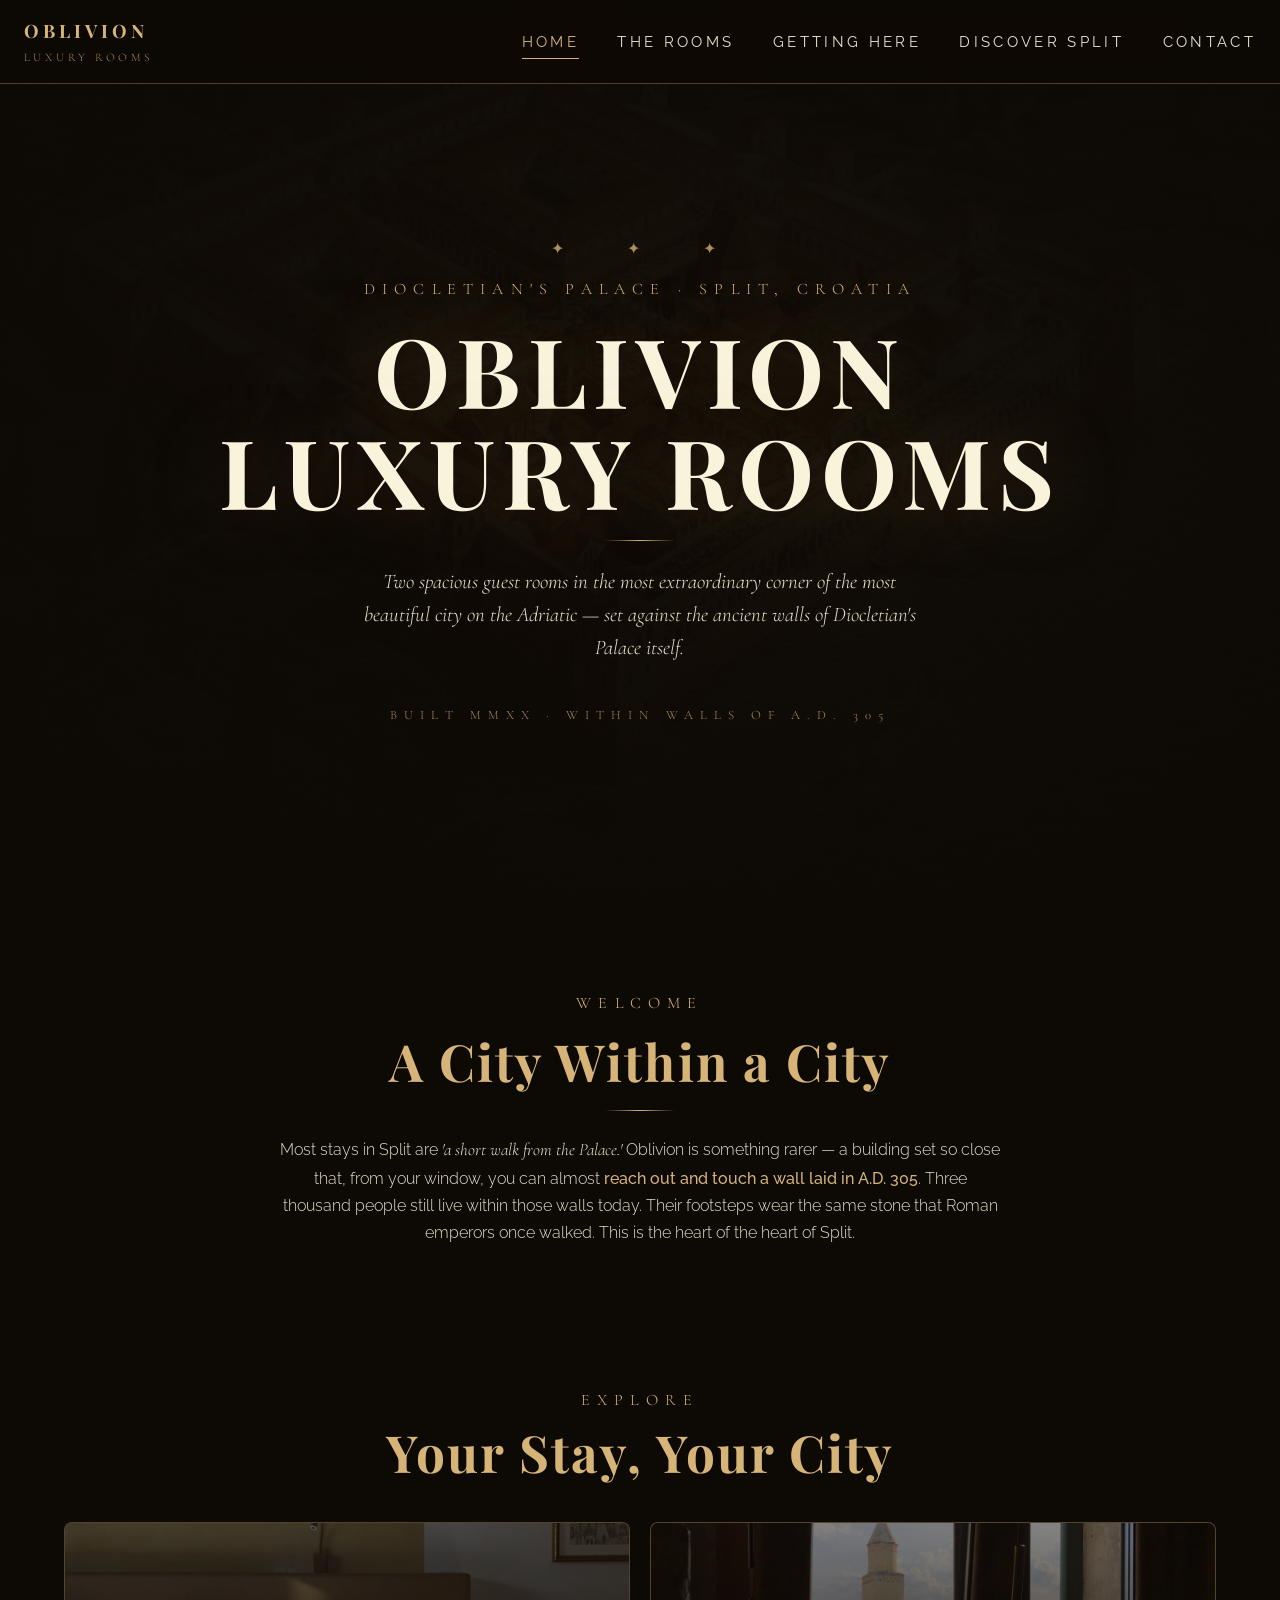
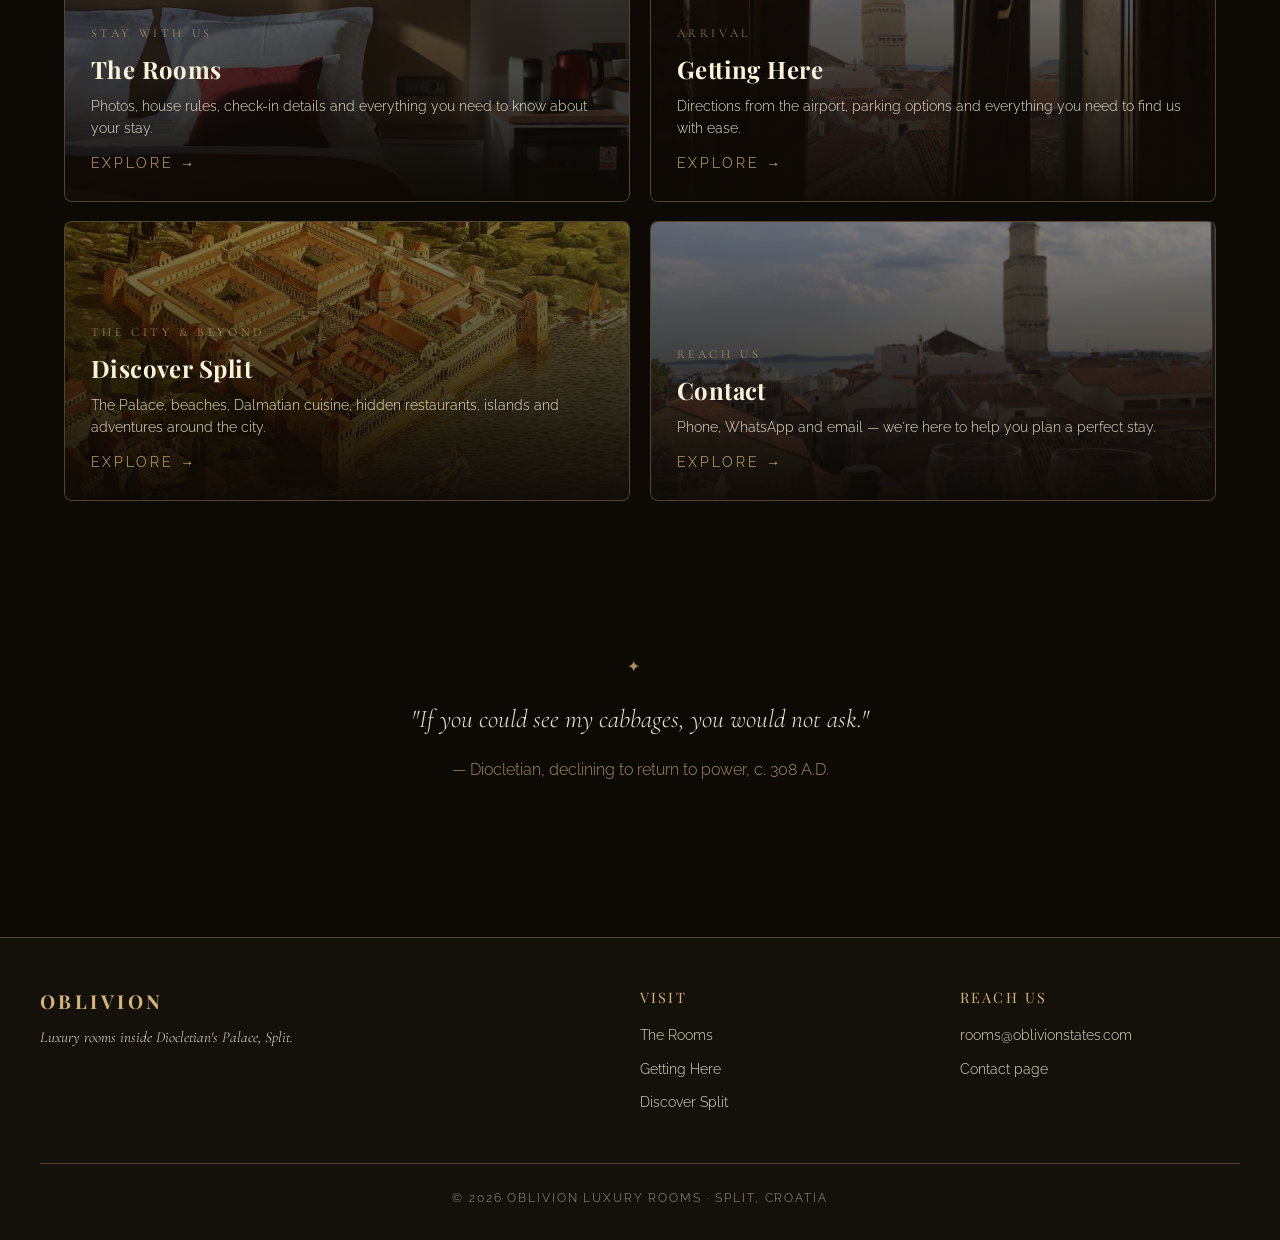
==== index.html @ 27adb864 "Better tile photos for Getting Here and Contact" ====
<!DOCTYPE html>
<html lang="en">
<head>
<meta charset="UTF-8">
<meta name="viewport" content="width=device-width, initial-scale=1.0">
<title>Oblivion Luxury Rooms — Diocletian's Palace, Split, Croatia</title>
<meta name="description" content="Two luxury guest rooms inside Diocletian's Palace in the heart of Split — where 1,700 years of history live and breathe.">
<link rel="preconnect" href="https://fonts.googleapis.com">
<link rel="preconnect" href="https://fonts.gstatic.com" crossorigin>
<link href="https://fonts.googleapis.com/css2?family=Playfair+Display:ital,wght@0,400;0,600;0,700;1,400&family=Raleway:wght@200;300;400;500;600&family=Cormorant+Garamond:ital,wght@0,300;0,400;1,300;1,400&display=swap" rel="stylesheet">
<link rel="stylesheet" href="assets/css/styles.css">
</head>
<body>

<!-- ─────────── NAVIGATION ─────────── -->
<nav class="nav">
  <div class="nav-inner">
    <a href="index.html" class="nav-brand">
      Oblivion
      <small>Luxury Rooms</small>
    </a>
    <button class="nav-toggle" aria-label="Menu">☰</button>
    <ul class="nav-links">
      <li><a href="index.html">Home</a></li>
      <li><a href="rooms.html">The Rooms</a></li>
      <li><a href="getting-here.html">Getting Here</a></li>
      <li><a href="split.html">Discover Split</a></li>
      <li><a href="contact.html">Contact</a></li>
    </ul>
  </div>
</nav>

<!-- ─────────── HERO ─────────── -->
<header class="hero">
  <div class="hero-bg">
    <img src="assets/images/split/diocletians-palace.jpg" alt="Diocletian's Palace at night">
  </div>
  <div class="hero-content">
    <div class="ornament">✦ &nbsp; ✦ &nbsp; ✦</div>
    <span class="eyebrow">Diocletian's Palace · Split, Croatia</span>
    <h1 class="brand-display">OBLIVION<br>LUXURY ROOMS</h1>
    <div class="divider"></div>
    <p class="hero-tagline">Two spacious guest rooms in the most extraordinary corner of the most beautiful city on the Adriatic — set against the ancient walls of Diocletian's Palace itself.</p>
    <p class="hero-est">Built MMXX · Within walls of A.D. 305</p>
  </div>
</header>

<!-- ─────────── INTRO ─────────── -->
<section class="section">
  <div class="container text-center">
    <span class="eyebrow">Welcome</span>
    <h2 class="section-heading" style="margin-top:1rem;">A City Within a City</h2>
    <div class="divider"></div>
    <p class="body-text" style="max-width: 720px; margin: 1.5rem auto 0;">
      Most stays in Split are <em class="italic">'a short walk from the Palace.'</em> Oblivion is something rarer —
      a building set so close that, from your window, you can almost <span class="gold-em">reach out and touch a wall laid in A.D. 305</span>.
      Three thousand people still live within those walls today. Their footsteps wear the same stone that Roman emperors once walked.
      This is the heart of the heart of Split.
    </p>
  </div>
</section>

<!-- ─────────── EXPLORE TILES ─────────── -->
<section class="section-tight">
  <div class="container">
    <div class="text-center" style="margin-bottom: 2.5rem;">
      <span class="eyebrow">Explore</span>
      <h2 class="section-heading" style="margin-top: 0.6rem;">Your Stay, Your City</h2>
    </div>

    <div class="grid grid-2">
      <a href="rooms.html" class="tile">
        <div class="tile-bg"><img src="assets/images/rooms/room-37.jpg" alt="The rooms"></div>
        <div class="tile-content">
          <div class="tile-eyebrow">Stay With Us</div>
          <div class="tile-title">The Rooms</div>
          <p class="tile-desc">Photos, house rules, check-in details and everything you need to know about your stay.</p>
          <span class="tile-arrow">Explore →</span>
        </div>
      </a>

      <a href="getting-here.html" class="tile">
        <div class="tile-bg"><img src="assets/images/rooms/room-13.jpg" alt="Getting here"></div>
        <div class="tile-content">
          <div class="tile-eyebrow">Arrival</div>
          <div class="tile-title">Getting Here</div>
          <p class="tile-desc">Directions from the airport, parking options and everything you need to find us with ease.</p>
          <span class="tile-arrow">Explore →</span>
        </div>
      </a>

      <a href="split.html" class="tile">
        <div class="tile-bg"><img src="assets/images/split/diocletians-palace.jpg" alt="Discover Split"></div>
        <div class="tile-content">
          <div class="tile-eyebrow">The City &amp; Beyond</div>
          <div class="tile-title">Discover Split</div>
          <p class="tile-desc">The Palace, beaches, Dalmatian cuisine, hidden restaurants, islands and adventures around the city.</p>
          <span class="tile-arrow">Explore →</span>
        </div>
      </a>

      <a href="contact.html" class="tile">
        <div class="tile-bg"><img src="assets/images/rooms/room-15.jpg" alt="Contact us"></div>
        <div class="tile-content">
          <div class="tile-eyebrow">Reach Us</div>
          <div class="tile-title">Contact</div>
          <p class="tile-desc">Phone, WhatsApp and email — we're here to help you plan a perfect stay.</p>
          <span class="tile-arrow">Explore →</span>
        </div>
      </a>
    </div>
  </div>
</section>

<!-- ─────────── QUOTE / CLOSING ─────────── -->
<section class="section">
  <div class="container text-center">
    <div class="ornament">✦</div>
    <p class="italic" style="font-size: clamp(1.15rem, 2.2vw, 1.6rem); color: var(--text-dim); max-width: 700px; margin: 1.2rem auto 0; line-height: 1.6;">
      "If you could see my cabbages, you would not ask."
    </p>
    <p class="body-text" style="margin-top: 1rem; color: var(--gold-dim);">
      — Diocletian, declining to return to power, c. 308 A.D.
    </p>
  </div>
</section>

<!-- ─────────── FOOTER ─────────── -->
<footer class="footer">
  <div class="footer-inner">
    <div>
      <div class="footer-brand-name">Oblivion</div>
      <div class="footer-tagline">Luxury rooms inside Diocletian's Palace, Split.</div>
    </div>
    <div>
      <div class="footer-h">Visit</div>
      <ul>
        <li><a href="rooms.html">The Rooms</a></li>
        <li><a href="getting-here.html">Getting Here</a></li>
      <li><a href="split.html">Discover Split</a></li>
      </ul>
    </div>
    <div>
      <div class="footer-h">Reach Us</div>
      <ul>
        <li><a href="mailto:rooms@oblivionstates.com">rooms@oblivionstates.com</a></li>
        <li><a href="contact.html">Contact page</a></li>
      </ul>
    </div>
  </div>
  <div class="footer-bottom">
    © <span id="yr">2026</span> Oblivion Luxury Rooms · Split, Croatia
  </div>
</footer>

<script src="assets/js/main.js"></script>
<script>document.getElementById('yr').textContent = new Date().getFullYear();</script>
</body>
</html>
---- assets/css/styles.css ----
/* ═══════════════════════════════════════════════════════════
   OBLIVION ROOMS — Shared Styles
   ═══════════════════════════════════════════════════════════ */

:root {
  --bg:           #0d0905;
  --bg-soft:      #14100a;
  --bg-card:      #1a1208;
  --gold:         #d6b478;          /* brighter gold for stronger contrast */
  --gold-bright:  #efd498;
  --gold-dim:     rgba(214, 180, 120, 0.78);
  --gold-faint:   rgba(214, 180, 120, 0.32);
  --gold-bg:      rgba(214, 180, 120, 0.08);
  --text:         #faf3dc;
  --text-dim:     rgba(250, 243, 220, 0.92);
  --text-faint:   rgba(250, 243, 220, 0.6);
  --blue-accent:  #7ecce8;
}

*, *::before, *::after { box-sizing: border-box; margin: 0; padding: 0; }

html { scroll-behavior: smooth; }

body {
  background: var(--bg);
  color: var(--text);
  font-family: 'Raleway', 'Helvetica Neue', sans-serif;
  font-weight: 300;
  line-height: 1.6;
  -webkit-font-smoothing: antialiased;
  -moz-osx-font-smoothing: grayscale;
  min-height: 100vh;
  overflow-x: clip;     /* clip = no horizontal scroll, keeps position:sticky working on iOS Safari */
}

img { max-width: 100%; display: block; height: auto; }
a { color: var(--gold); text-decoration: none; transition: color 0.2s; }
a:hover { color: var(--gold-bright); }

/* ─── Typography ─── */
.brand-display {
  font-family: 'Playfair Display', Georgia, serif;
  font-weight: 700;
  letter-spacing: 0.07em;
  line-height: 1.05;
  color: var(--text);
  text-shadow: 0 0 80px rgba(201, 168, 112, 0.25);
}
.eyebrow {
  font-family: 'Cormorant Garamond', Georgia, serif;
  font-weight: 300;
  letter-spacing: 0.45em;
  text-transform: uppercase;
  color: var(--gold);
}
.section-heading {
  font-family: 'Playfair Display', Georgia, serif;
  font-weight: 700;
  color: var(--gold);
  letter-spacing: 0.04em;
  line-height: 1.15;
  font-size: clamp(1.8rem, 4.2vw, 3.2rem);
}
.section-sub {
  font-family: 'Cormorant Garamond', Georgia, serif;
  font-weight: 300;
  font-size: clamp(0.96rem, 1.7vw, 1.18rem);
  letter-spacing: 0.28em;
  text-transform: uppercase;
  color: var(--gold-dim);
  margin-top: 0.5rem;
}
.body-text {
  font-size: clamp(1rem, 1.2vw, 1.12rem);
  color: var(--text-dim);
  line-height: 1.7;
}
.gold-em { color: var(--gold); font-weight: 500; }
.italic { font-family: 'Cormorant Garamond', Georgia, serif; font-style: italic; font-size: 1.08em; }

/* ─── Divider ─── */
.divider {
  width: 70px; height: 1px;
  background: linear-gradient(90deg, transparent, var(--gold), transparent);
  margin: 1.2rem auto;
}
.ornament {
  font-size: 1rem;
  letter-spacing: 0.8em;
  color: var(--gold-dim);
  text-align: center;
  margin: 0.8rem 0;
}

/* ─── Layout ─── */
.container {
  width: 100%;
  max-width: 1200px;
  margin: 0 auto;
  padding: 0 1.5rem;
}
.section {
  padding: clamp(3.5rem, 7vw, 6rem) 0;
}
.section-tight { padding: clamp(2rem, 4vw, 3.5rem) 0; }
.text-center { text-align: center; }

/* ─── Navigation ─── */
.nav {
  position: fixed;
  top: 0; left: 0; right: 0;
  z-index: 100;
  padding: 1rem 0;
  background: rgba(13, 9, 5, 0.85);
  backdrop-filter: blur(12px);
  -webkit-backdrop-filter: blur(12px);
  border-bottom: 1px solid var(--gold-faint);
  transition: background 0.3s ease;
}
.nav-inner {
  display: flex;
  align-items: center;
  justify-content: space-between;
  max-width: 1300px;
  margin: 0 auto;
  padding: 0 1.5rem;
}
.nav-brand {
  font-family: 'Playfair Display', Georgia, serif;
  font-weight: 700;
  letter-spacing: 0.22em;
  color: var(--gold);
  font-size: 1.15rem;
  text-transform: uppercase;
}
.nav-brand:hover { color: var(--gold-bright); }
.nav-brand small {
  display: block;
  font-family: 'Cormorant Garamond', Georgia, serif;
  font-weight: 300;
  letter-spacing: 0.3em;
  font-size: 0.72rem;
  color: var(--gold-dim);
  margin-top: 3px;
}
.nav-links {
  display: flex;
  gap: 2.4rem;
  list-style: none;
}
.nav-links a {
  font-family: 'Raleway', sans-serif;
  color: var(--text-dim);
  font-size: 0.95rem;
  font-weight: 400;
  letter-spacing: 0.22em;
  text-transform: uppercase;
  position: relative;
  padding: 0.3rem 0;
}
.nav-links a:hover { color: var(--gold); }
.nav-links a.active { color: var(--gold); }
.nav-links a.active::after {
  content: '';
  position: absolute;
  bottom: -4px;
  left: 0; right: 0;
  height: 1px;
  background: var(--gold);
}
.nav-toggle {
  display: none;
  background: none;
  border: none;
  color: var(--gold);
  font-size: 1.5rem;
  cursor: pointer;
  padding: 0.3rem;
}

/* ─── Hero ─── */
.hero {
  position: relative;
  min-height: 100vh;
  display: flex;
  flex-direction: column;
  justify-content: center;
  align-items: center;
  text-align: center;
  padding: 7rem 2rem 4rem;
  overflow: hidden;
}
.hero-bg {
  position: absolute;
  inset: 0;
  z-index: 0;
}
.hero-bg img {
  width: 100%;
  height: 100%;
  object-fit: cover;
  opacity: 0.32;
  filter: contrast(1.05) saturate(0.85);
}
.hero-bg::after {
  content: '';
  position: absolute;
  inset: 0;
  background:
    radial-gradient(ellipse at center, rgba(13, 9, 5, 0.55) 0%, rgba(13, 9, 5, 0.92) 70%, var(--bg) 100%),
    linear-gradient(180deg, rgba(13, 9, 5, 0.6) 0%, rgba(13, 9, 5, 0.85) 100%);
}
.hero-content { position: relative; z-index: 1; max-width: 900px; }
.hero h1 { font-size: clamp(2.6rem, 8vw, 6rem); margin: 1rem 0; }
.hero .eyebrow { font-size: clamp(0.75rem, 1.4vw, 1rem); display: block; margin: 1rem 0; }
.hero-tagline {
  font-family: 'Cormorant Garamond', Georgia, serif;
  font-style: italic;
  font-size: clamp(1.05rem, 1.8vw, 1.3rem);
  color: var(--text-dim);
  max-width: 560px;
  margin: 1.5rem auto 0;
  line-height: 1.6;
}
.hero-est {
  font-family: 'Cormorant Garamond', Georgia, serif;
  font-size: clamp(0.7rem, 1vw, 0.85rem);
  color: var(--gold-dim);
  letter-spacing: 0.55em;
  text-transform: uppercase;
  margin-top: 2.5rem;
}

/* ─── Page Header (smaller hero for inner pages) ─── */
.page-head {
  padding: 9rem 1.5rem 4rem;
  text-align: center;
  position: relative;
  border-bottom: 1px solid var(--gold-faint);
}
.page-head h1 {
  font-family: 'Playfair Display', Georgia, serif;
  font-size: clamp(2rem, 5vw, 3.6rem);
  color: var(--gold);
  font-weight: 700;
  letter-spacing: 0.04em;
}
.page-head .eyebrow {
  font-size: clamp(0.7rem, 1.2vw, 0.85rem);
  display: block;
  margin-bottom: 1rem;
}
.page-head p { color: var(--text-dim); margin-top: 1rem; max-width: 640px; margin-left: auto; margin-right: auto; }

/* ─── Cards ─── */
.card {
  background: var(--gold-bg);
  border: 1px solid var(--gold-faint);
  border-radius: 6px;
  padding: 1.6rem 1.6rem;
  transition: transform 0.25s, border-color 0.25s, background 0.25s;
  text-align: center;
}
.card .card-body { text-align: left; }
.card:hover {
  border-color: var(--gold-dim);
  background: rgba(201, 168, 112, 0.08);
  transform: translateY(-2px);
}
.card-title {
  font-family: 'Playfair Display', Georgia, serif;
  font-size: 1.12rem;
  color: var(--gold);
  margin-bottom: 0.6rem;
  font-weight: 600;
}
.card-body { color: var(--text-dim); font-size: 1rem; line-height: 1.65; }

/* ─── Grids ─── */
.grid { display: grid; gap: 1.2rem; }
.grid-2 { grid-template-columns: repeat(2, 1fr); }
.grid-3 { grid-template-columns: repeat(3, 1fr); }
.grid-4 { grid-template-columns: repeat(4, 1fr); }

/* ─── Link cards (home page big tiles) ─── */
.tile {
  position: relative;
  display: flex;
  flex-direction: column;
  justify-content: flex-end;
  min-height: 280px;
  padding: 1.6rem;
  border: 1px solid var(--gold-faint);
  border-radius: 8px;
  overflow: hidden;
  background: var(--bg-soft);
  transition: transform 0.3s, border-color 0.3s;
  text-decoration: none;
}
.tile:hover { transform: translateY(-3px); border-color: var(--gold-dim); }
.tile-bg {
  position: absolute;
  inset: 0;
  z-index: 0;
}
.tile-bg img {
  width: 100%; height: 100%;
  object-fit: cover;
  opacity: 0.55;
  transition: opacity 0.4s, transform 0.6s;
}
.tile:hover .tile-bg img { opacity: 0.7; transform: scale(1.03); }
.tile-bg::after {
  content: '';
  position: absolute;
  inset: 0;
  background: linear-gradient(180deg, rgba(13, 9, 5, 0.1) 0%, rgba(13, 9, 5, 0.5) 50%, rgba(13, 9, 5, 0.95) 100%);
}
.tile-content {
  position: relative;
  z-index: 1;
}
.tile-eyebrow {
  font-family: 'Cormorant Garamond', serif;
  font-size: 0.75rem;
  letter-spacing: 0.3em;
  text-transform: uppercase;
  color: var(--gold-dim);
  margin-bottom: 0.4rem;
}
.tile-title {
  font-family: 'Playfair Display', serif;
  font-size: 1.5rem;
  color: var(--text);
  font-weight: 700;
  letter-spacing: 0.02em;
  margin-bottom: 0.5rem;
}
.tile-desc {
  color: var(--text-dim);
  font-size: 0.88rem;
  line-height: 1.55;
}
.tile-arrow {
  display: inline-block;
  margin-top: 0.8rem;
  color: var(--gold);
  font-size: 0.85rem;
  letter-spacing: 0.2em;
  text-transform: uppercase;
}

/* ─── Item list (used on Split/Rooms pages) ─── */
.item-list { display: flex; flex-direction: column; }
.item {
  display: flex;
  gap: 1.2rem;
  padding: 1.2rem 0;
  border-bottom: 1px solid rgba(201, 168, 112, 0.09);
}
.item:last-child { border-bottom: none; }
.item-icon {
  font-size: 0.95rem;
  color: var(--gold);
  min-width: 2.4rem;
  text-align: center;
  margin-top: 5px;
  flex-shrink: 0;
}
.item-title {
  font-family: 'Playfair Display', serif;
  font-size: 1.1rem;
  color: var(--gold);
  margin-bottom: 0.35rem;
  font-weight: 600;
}
.item-desc { color: var(--text-dim); font-size: 1rem; line-height: 1.65; }

/* ─── Rule rows (house rules / info) ─── */
.rule-list { display: flex; flex-direction: column; max-width: 760px; margin: 0 auto; }
.rule-row {
  display: flex;
  gap: 1rem;
  padding: 1rem 0;
  border-bottom: 1px solid rgba(201, 168, 112, 0.09);
  align-items: flex-start;
}
.rule-icon { font-size: 1rem; min-width: 2.4rem; text-align: center; flex-shrink: 0; color: var(--gold); padding-top: 2px; }
.rule-text { color: var(--text-dim); font-size: 1.04rem; line-height: 1.65; }
.rule-text strong { color: var(--gold); font-weight: 500; }

/* ─── Hero entrance (home page) ─── */
@keyframes hero-rise {
  from { opacity: 0; transform: translateY(24px); }
  to   { opacity: 1; transform: translateY(0); }
}
.hero .ornament       { animation: hero-rise 1.1s cubic-bezier(0.16, 1, 0.3, 1) 0.15s both; }
.hero .eyebrow        { animation: hero-rise 1.1s cubic-bezier(0.16, 1, 0.3, 1) 0.35s both; }
.hero .brand-display  { animation: hero-rise 1.3s cubic-bezier(0.16, 1, 0.3, 1) 0.55s both; }
.hero > .hero-content > .divider { animation: hero-rise 1.1s cubic-bezier(0.16, 1, 0.3, 1) 0.85s both; }
.hero .hero-tagline   { animation: hero-rise 1.1s cubic-bezier(0.16, 1, 0.3, 1) 1.05s both; }
.hero .hero-est       { animation: hero-rise 1.1s cubic-bezier(0.16, 1, 0.3, 1) 1.35s both; }

@media (prefers-reduced-motion: reduce) {
  .hero * { animation: none !important; }
}

/* ─── Subtle reveal-on-scroll ─── */
.reveal {
  opacity: 0;
  transform: translateY(28px);
  transition: opacity 0.9s cubic-bezier(0.16, 1, 0.3, 1), transform 0.9s cubic-bezier(0.16, 1, 0.3, 1);
  will-change: opacity, transform;
}
.reveal.visible {
  opacity: 1;
  transform: translateY(0);
}
@media (prefers-reduced-motion: reduce) {
  .reveal { opacity: 1 !important; transform: none !important; transition: none !important; }
}

/* ─── Leaflet map (custom dark theme) ─── */
.leaflet-map {
  height: 460px; width: 100%;
  border: 1px solid var(--gold-faint);
  border-radius: 6px;
  overflow: hidden;
  max-width: 980px;
  margin: 0 auto;
  background: var(--bg-soft);
}
.pm-oblivion {
  width: 22px; height: 22px;
  background: var(--gold);
  border: 3px solid #fff;
  border-radius: 50%;
  box-shadow: 0 0 0 5px rgba(201, 168, 112, 0.35), 0 2px 8px rgba(0,0,0,0.6);
}
.pm-parking {
  width: 30px; height: 30px;
  background: rgba(13, 9, 5, 0.94);
  border: 2px solid var(--gold);
  border-radius: 50%;
  color: var(--gold);
  font-family: 'Playfair Display', serif;
  font-weight: 700;
  font-size: 15px;
  display: flex; align-items: center; justify-content: center;
  box-shadow: 0 2px 6px rgba(0,0,0,0.5);
}
.leaflet-popup-content-wrapper {
  background: rgba(13, 9, 5, 0.96);
  color: var(--text-dim);
  border: 1px solid var(--gold-faint);
  border-radius: 4px;
  box-shadow: 0 4px 18px rgba(0,0,0,0.5);
}
.leaflet-popup-tip { background: rgba(13, 9, 5, 0.96); }
.leaflet-popup-content {
  margin: 12px 16px;
  font-family: 'Raleway', sans-serif;
  font-size: 13px;
  line-height: 1.55;
}
.leaflet-popup-content strong {
  font-family: 'Playfair Display', serif;
  color: var(--gold);
  font-size: 14px;
  display: block;
  margin-bottom: 4px;
  letter-spacing: 0.02em;
}
.leaflet-popup-content a {
  color: var(--gold);
  text-decoration: none;
  border-bottom: 1px solid rgba(201, 168, 112, 0.4);
  font-size: 12px;
  letter-spacing: 0.1em;
  text-transform: uppercase;
}
.leaflet-container a.leaflet-popup-close-button { color: var(--gold-dim); }
.leaflet-container a.leaflet-popup-close-button:hover { color: var(--gold); }
.leaflet-control-attribution { background: rgba(13, 9, 5, 0.7) !important; color: var(--text-faint) !important; font-size: 10px !important; }
.leaflet-control-attribution a { color: var(--gold-dim) !important; }
.pm-legend {
  text-align: center;
  font-family: 'Cormorant Garamond', serif;
  color: var(--gold-dim);
  font-size: 0.95rem;
  letter-spacing: 0.1em;
  margin: 1.4rem 0 1.6rem;
}
.pm-legend .swatch {
  display: inline-block;
  width: 12px; height: 12px;
  border-radius: 50%;
  vertical-align: middle;
  margin: 0 0.4rem 0 1.2rem;
}
.pm-legend .swatch.gold { background: var(--gold); border: 2px solid #fff; }
.pm-legend .swatch.parking { background: rgba(13, 9, 5, 0.94); border: 2px solid var(--gold); }

/* ─── Sticky sub-navigation (used on long single pages) ─── */
.subnav {
  position: sticky;
  top: 76px;
  z-index: 50;
  background: rgba(13, 9, 5, 0.94);
  -webkit-backdrop-filter: blur(10px);
  backdrop-filter: blur(10px);
  border-bottom: 1px solid var(--gold-faint);
  padding: 0.55rem 0;
  overflow-x: auto;
  -webkit-overflow-scrolling: touch;
  scrollbar-width: none;
}
.subnav::-webkit-scrollbar { display: none; }
.subnav-inner {
  display: flex;
  justify-content: space-around;
  align-items: center;
  padding: 0 2rem;
  max-width: 1400px;
  width: 100%;
  margin: 0 auto;
  white-space: nowrap;
}
.subnav a {
  color: var(--text-dim);
  font-family: 'Cormorant Garamond', serif;
  font-size: 1rem;
  font-weight: 400;
  letter-spacing: 0.28em;
  text-transform: uppercase;
  padding: 0.45rem 0.6rem;
  position: relative;
  flex: 0 0 auto;
}
.subnav a:hover { color: var(--gold); }
.subnav a.active { color: var(--gold); }
.subnav a.active::after {
  content: '';
  position: absolute;
  left: 0; right: 0; bottom: -3px;
  height: 1px;
  background: var(--gold);
}

/* offset anchored sections for sticky nav + subnav */
[data-spy] { scroll-margin-top: 140px; }

/* ─── Dish card (photo above text) ─── */
.dish-card {
  background: var(--gold-bg);
  border: 1px solid var(--gold-faint);
  border-radius: 6px;
  overflow: hidden;
  display: flex;
  flex-direction: column;
  transition: transform 0.25s, border-color 0.25s;
}
.dish-card:hover { transform: translateY(-2px); border-color: var(--gold-dim); }
.dish-photo {
  display: block;
  position: relative;
  width: 100%;
  aspect-ratio: 16 / 10;
  overflow: hidden;
  background: var(--bg-soft);
  cursor: pointer;
}
.dish-photo img {
  width: 100%; height: 100%;
  object-fit: cover;
  transition: transform 0.5s ease;
}
.dish-photo::after {
  content: '↗  TasteAtlas';
  position: absolute;
  top: 10px; right: 12px;
  color: var(--gold);
  background: rgba(13, 9, 5, 0.78);
  padding: 4px 9px;
  border-radius: 3px;
  font-size: 11px;
  letter-spacing: 0.18em;
  text-transform: uppercase;
  font-family: 'Raleway', sans-serif;
  opacity: 0;
  transition: opacity 0.3s;
  pointer-events: none;
  z-index: 2;
}
.dish-card:hover .dish-photo::after { opacity: 1; }
.dish-card:hover .dish-photo img { transform: scale(1.05); }
.dish-body {
  padding: 1.1rem 1.3rem 1.3rem;
  flex: 1;
}
.dish-title {
  font-family: 'Playfair Display', serif;
  font-size: 1.05rem;
  color: var(--gold);
  font-weight: 600;
  margin-bottom: 0.5rem;
}
.dish-body p {
  color: var(--text-dim);
  font-size: 0.92rem;
  line-height: 1.6;
}

/* ─── Photo Gallery ─── */
.gallery {
  display: grid;
  grid-template-columns: repeat(4, 1fr);
  gap: 0.6rem;
  margin-top: 1.8rem;
}
.gallery-item {
  position: relative;
  aspect-ratio: 1 / 1;
  overflow: hidden;
  border-radius: 4px;
  cursor: pointer;
  background: var(--bg-soft);
  border: 1px solid var(--gold-faint);
}
.gallery-item img {
  width: 100%; height: 100%;
  object-fit: cover;
  transition: transform 0.4s ease, opacity 0.3s ease;
}
.gallery-item:hover img { transform: scale(1.04); opacity: 0.92; }
.gallery-item::after {
  content: '⛶';
  position: absolute;
  top: 8px; right: 10px;
  color: var(--gold);
  font-size: 0.85rem;
  opacity: 0;
  transition: opacity 0.3s;
  background: rgba(13, 9, 5, 0.6);
  padding: 2px 6px;
  border-radius: 3px;
}
.gallery-item:hover::after { opacity: 1; }

/* ─── Lightbox ─── */
.lightbox {
  position: fixed;
  inset: 0;
  background: rgba(5, 3, 1, 0.96);
  z-index: 1000;
  display: none;
  align-items: center;
  justify-content: center;
  padding: 2rem;
}
.lightbox.open { display: flex; }
.lightbox img {
  max-width: 100%;
  max-height: 90vh;
  object-fit: contain;
  border-radius: 4px;
  box-shadow: 0 0 60px rgba(201, 168, 112, 0.2);
}
.lightbox-close,
.lightbox-prev,
.lightbox-next {
  position: absolute;
  background: rgba(201, 168, 112, 0.1);
  border: 1px solid var(--gold-faint);
  color: var(--gold);
  font-size: 1.2rem;
  width: 48px; height: 48px;
  border-radius: 50%;
  cursor: pointer;
  transition: background 0.25s, border-color 0.25s;
  display: flex; align-items: center; justify-content: center;
  -webkit-backdrop-filter: blur(4px);
  backdrop-filter: blur(4px);
}
.lightbox-close:hover,
.lightbox-prev:hover,
.lightbox-next:hover {
  background: rgba(201, 168, 112, 0.25);
  border-color: var(--gold);
}
.lightbox-close { top: 1.5rem; right: 1.5rem; }
.lightbox-prev  { left: 1.5rem; top: 50%; transform: translateY(-50%); }
.lightbox-next  { right: 1.5rem; top: 50%; transform: translateY(-50%); }
.lightbox-counter {
  position: absolute;
  bottom: 1.5rem; left: 50%; transform: translateX(-50%);
  color: var(--gold-dim);
  font-family: 'Cormorant Garamond', serif;
  font-size: 0.95rem;
  letter-spacing: 0.3em;
  text-transform: uppercase;
}

/* ─── Room block ─── */
.room-block {
  margin-top: 2.5rem;
  padding-top: 3rem;
  border-top: 1px solid var(--gold-faint);
}
.room-block:first-of-type { border-top: none; padding-top: 0; }
.room-name-tag {
  font-family: 'Cormorant Garamond', serif;
  font-size: clamp(0.85rem, 1.4vw, 1rem);
  letter-spacing: 0.5em;
  text-transform: uppercase;
  color: var(--gold);
  text-align: center;
  margin-bottom: 0.6rem;
}
.room-name {
  font-family: 'Playfair Display', serif;
  font-size: clamp(2rem, 4vw, 3rem);
  color: var(--text);
  text-align: center;
  font-weight: 700;
  letter-spacing: 0.04em;
  line-height: 1.1;
}
.room-desc {
  max-width: 720px;
  margin: 1.4rem auto 0;
  text-align: center;
  font-family: 'Cormorant Garamond', serif;
  font-style: italic;
  font-size: clamp(1.05rem, 1.7vw, 1.25rem);
  color: var(--text-dim);
  line-height: 1.65;
}
.room-features {
  display: flex;
  flex-wrap: wrap;
  justify-content: center;
  gap: 1rem 2.4rem;
  margin: 2rem auto 0;
  max-width: 720px;
  font-size: 0.88rem;
  color: var(--text-dim);
}
.room-features span { display: inline-flex; align-items: center; gap: 0.5rem; }
.room-features .ico { color: var(--gold); font-size: 1.05rem; }

/* ─── Buttons ─── */
.btn {
  display: inline-block;
  padding: 0.85rem 2rem;
  border: 1px solid var(--gold);
  color: var(--gold);
  background: transparent;
  font-family: 'Raleway', sans-serif;
  font-size: 0.78rem;
  font-weight: 500;
  letter-spacing: 0.25em;
  text-transform: uppercase;
  cursor: pointer;
  transition: all 0.25s;
  border-radius: 2px;
}
.btn:hover {
  background: var(--gold);
  color: var(--bg);
}

/* ─── Footer ─── */
.footer {
  border-top: 1px solid var(--gold-faint);
  background: var(--bg-soft);
  padding: 3rem 1.5rem 2rem;
  margin-top: 4rem;
}
.footer-inner {
  max-width: 1200px;
  margin: 0 auto;
  display: grid;
  grid-template-columns: 2fr 1fr 1fr;
  gap: 2.5rem;
}
.footer-brand-name {
  font-family: 'Playfair Display', serif;
  font-size: 1.2rem;
  color: var(--gold);
  letter-spacing: 0.18em;
  font-weight: 700;
  text-transform: uppercase;
}
.footer-tagline {
  font-family: 'Cormorant Garamond', serif;
  font-style: italic;
  color: var(--text-dim);
  margin-top: 0.5rem;
  font-size: 0.95rem;
}
.footer-h {
  font-family: 'Playfair Display', serif;
  color: var(--gold);
  font-size: 0.9rem;
  letter-spacing: 0.15em;
  text-transform: uppercase;
  margin-bottom: 0.8rem;
}
.footer ul { list-style: none; }
.footer ul li { margin-bottom: 0.5rem; }
.footer a, .footer p { color: var(--text-dim); font-size: 0.9rem; }
.footer a:hover { color: var(--gold); }
.footer-bottom {
  max-width: 1200px;
  margin: 2.5rem auto 0;
  padding-top: 1.5rem;
  border-top: 1px solid var(--gold-faint);
  text-align: center;
  color: var(--text-faint);
  font-size: 0.78rem;
  letter-spacing: 0.15em;
  text-transform: uppercase;
}

/* ═══════════════════════════════════════════════════════════
   RESPONSIVE
   ═══════════════════════════════════════════════════════════ */
@media (max-width: 900px) {
  .grid-3, .grid-4 { grid-template-columns: repeat(2, 1fr); }
  .footer-inner { grid-template-columns: 1fr; gap: 2rem; }
}

@media (max-width: 900px) {
  .gallery { grid-template-columns: repeat(3, 1fr); }
}

@media (max-width: 720px) {
  .nav-toggle { display: block; }
  .nav-links {
    position: fixed;
    top: 76px; left: 0; right: 0;
    flex-direction: column;
    gap: 0;
    background: rgba(13, 9, 5, 0.97);
    backdrop-filter: blur(12px);
    border-bottom: 1px solid var(--gold-faint);
    padding: 1rem 0;
    transform: translateY(-120%);
    visibility: hidden;            /* belt + braces — keep drawer hidden even if transform glitches */
    pointer-events: none;
    transition: transform 0.3s ease, visibility 0s linear 0.3s;
  }
  .nav-links.open {
    transform: translateY(0);
    visibility: visible;
    pointer-events: auto;
    transition: transform 0.3s ease, visibility 0s linear 0s;
  }
  .nav-links a {
    padding: 1.3rem 1.5rem;
    border-bottom: 1px solid rgba(214, 180, 120, 0.12);
    font-size: 1.05rem;
    letter-spacing: 0.18em;
  }
  .nav-links a.active::after { display: none; }

  .grid-2, .grid-3, .grid-4 { grid-template-columns: 1fr; }
  .gallery { grid-template-columns: repeat(2, 1fr); gap: 0.4rem; }
  .hero { min-height: 90vh; padding: 6rem 1.5rem 3rem; }
  .page-head { padding: 7rem 1.5rem 3rem; }
  .lightbox { padding: 1rem; }
  .lightbox-prev, .lightbox-next { width: 40px; height: 40px; font-size: 1rem; }
  .lightbox-prev { left: 0.6rem; }
  .lightbox-next { right: 0.6rem; }
  .lightbox-close { top: 0.8rem; right: 0.8rem; width: 40px; height: 40px; }
}
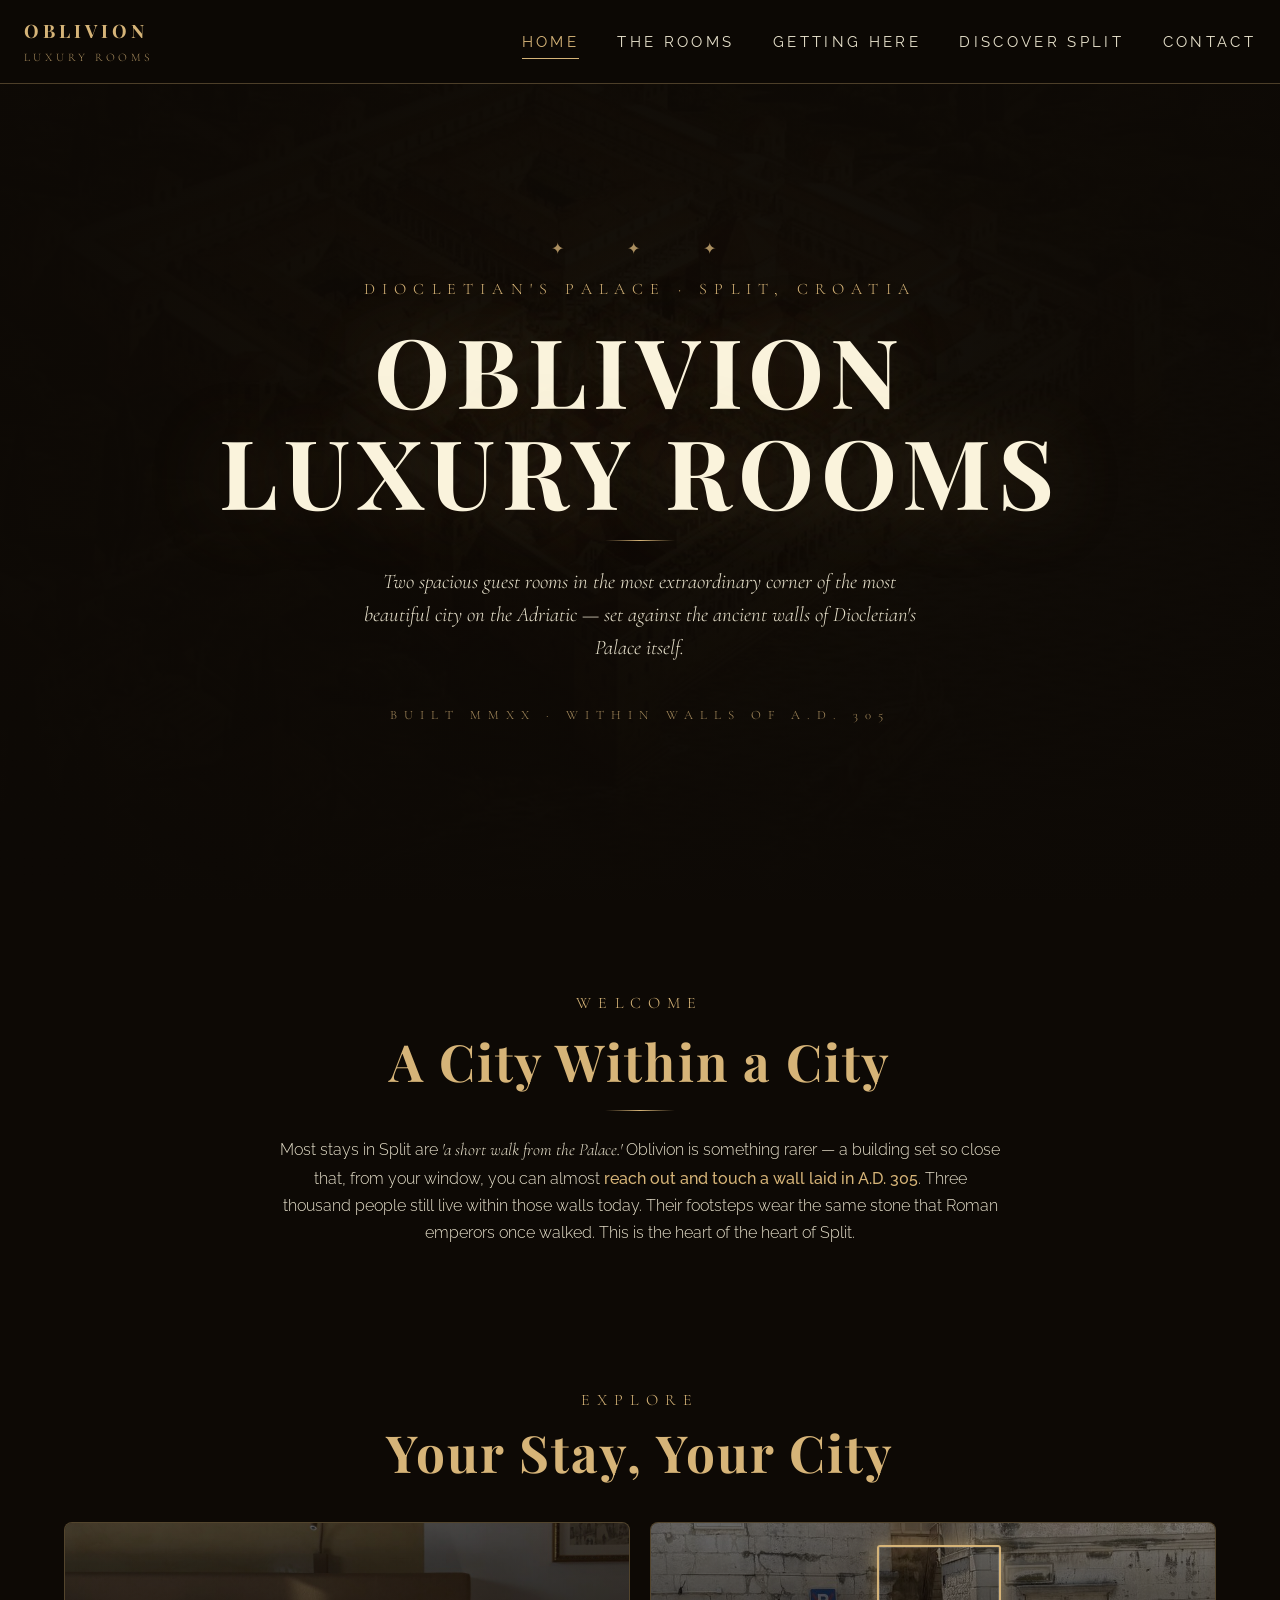
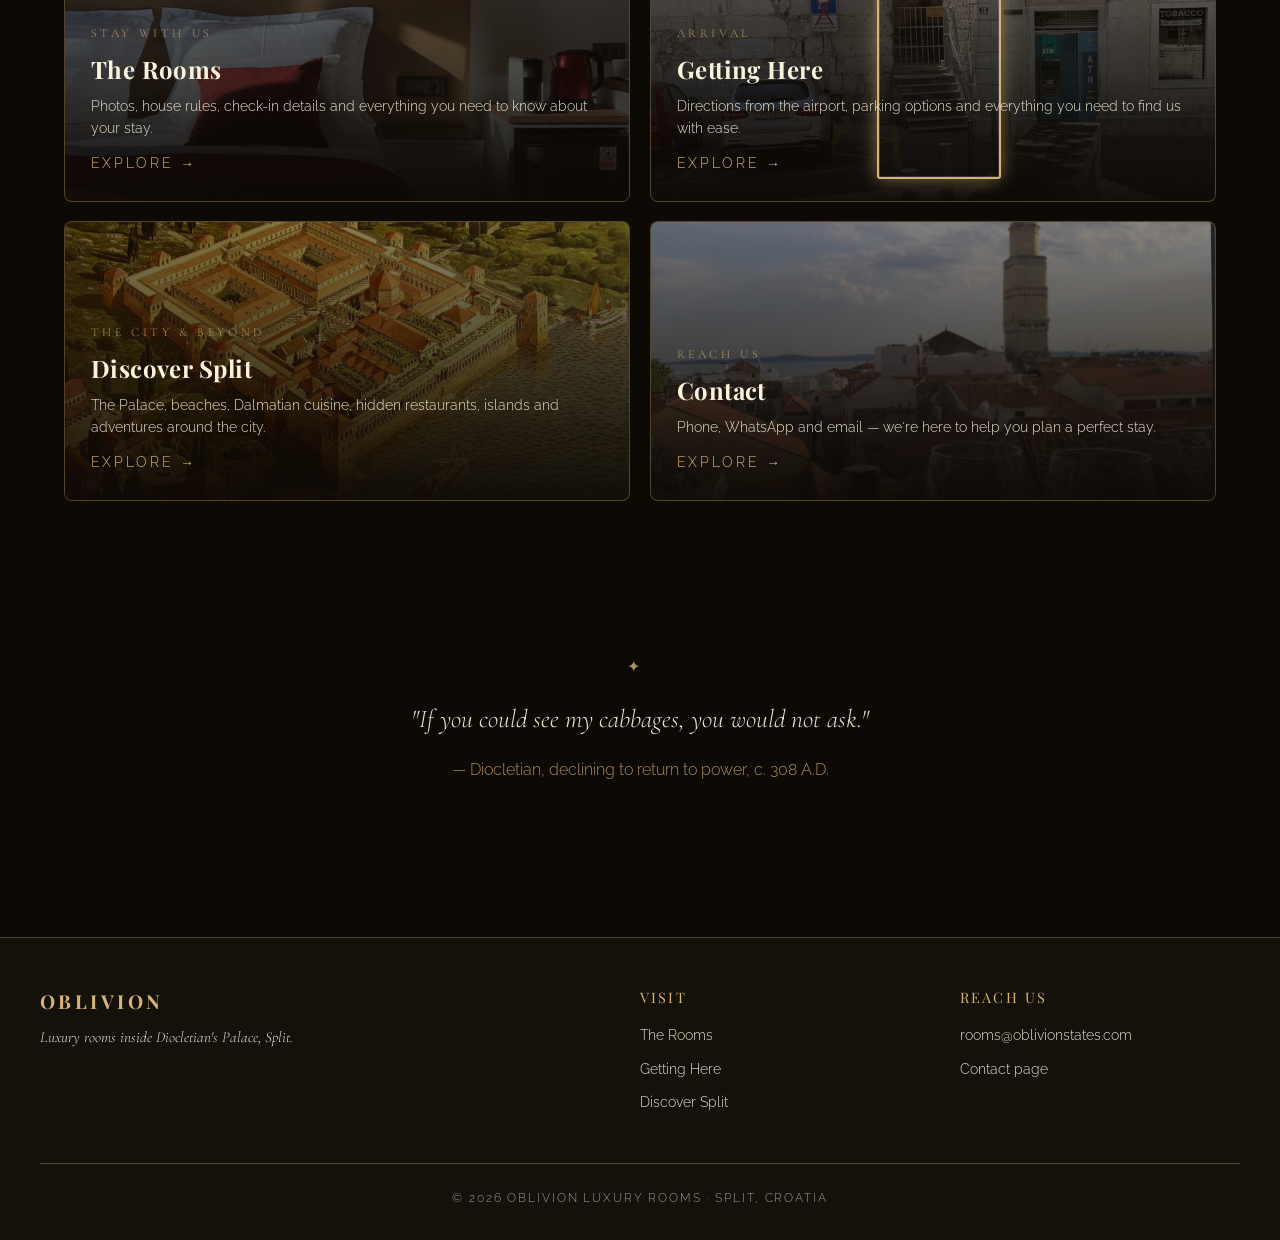
==== commit bc8c14e1: "Entrance" ====
--- a/index.html
+++ b/index.html
@@ -80,7 +80,10 @@
       </a>
 
       <a href="getting-here.html" class="tile">
-        <div class="tile-bg"><img src="assets/images/rooms/room-13.jpg" alt="Getting here"></div>
+        <div class="tile-bg">
+          <img src="assets/images/entrance/entrance-tile.jpg" alt="Getting here — our entrance">
+          <div class="tile-callout" style="left: 40%; top: 8%; width: 22%; height: 84%;"></div>
+        </div>
         <div class="tile-content">
           <div class="tile-eyebrow">Arrival</div>
           <div class="tile-title">Getting Here</div>
--- a/assets/css/styles.css
+++ b/assets/css/styles.css
@@ -111,9 +111,7 @@
   top: 0; left: 0; right: 0;
   z-index: 100;
   padding: 1rem 0;
-  background: rgba(13, 9, 5, 0.85);
-  backdrop-filter: blur(12px);
-  -webkit-backdrop-filter: blur(12px);
+  background: rgba(13, 9, 5, 0.95);   /* solid-ish — no backdrop-filter so position:fixed children work */
   border-bottom: 1px solid var(--gold-faint);
   transition: background 0.3s ease;
 }
@@ -173,10 +171,16 @@
   background: none;
   border: none;
   color: var(--gold);
-  font-size: 1.5rem;
+  font-size: 1.8rem;
   cursor: pointer;
-  padding: 0.3rem;
-}
+  padding: 0.4rem 0.6rem;
+  min-width: 48px;
+  min-height: 48px;
+  line-height: 1;
+  border-radius: 4px;
+  transition: background 0.2s;
+}
+.nav-toggle:active { background: rgba(214, 180, 120, 0.15); }
 
 /* ─── Hero ─── */
 .hero {
@@ -316,6 +320,15 @@
   inset: 0;
   background: linear-gradient(180deg, rgba(13, 9, 5, 0.1) 0%, rgba(13, 9, 5, 0.5) 50%, rgba(13, 9, 5, 0.95) 100%);
 }
+/* Optional spotlight callout INSIDE a tile-bg */
+.tile-bg .tile-callout {
+  position: absolute;
+  border: 2px solid var(--gold);
+  border-radius: 3px;
+  box-shadow: 0 0 18px rgba(214, 180, 120, 0.55), inset 0 0 0 1px rgba(255, 255, 255, 0.15);
+  pointer-events: none;
+  z-index: 1;
+}
 .tile-content {
   position: relative;
   z-index: 1;
@@ -404,6 +417,74 @@
 @media (prefers-reduced-motion: reduce) {
   .hero * { animation: none !important; }
 }
+
+/* ─── Entrance walkthrough (Finding Us section) ─── */
+.entrance-step {
+  margin: 3rem auto 0;
+  max-width: 640px;
+  text-align: center;
+}
+.entrance-step:first-of-type { margin-top: 0; }
+.entrance-step-num {
+  font-family: 'Cormorant Garamond', serif;
+  letter-spacing: 0.4em;
+  text-transform: uppercase;
+  color: var(--gold);
+  font-size: 0.95rem;
+  margin-bottom: 0.7rem;
+}
+.entrance-step-title {
+  font-family: 'Playfair Display', serif;
+  font-size: clamp(1.3rem, 2.4vw, 1.7rem);
+  color: var(--text);
+  font-weight: 700;
+  letter-spacing: 0.03em;
+  margin-bottom: 1.2rem;
+}
+.entrance-photo {
+  position: relative;
+  display: inline-block;
+  border: 1px solid var(--gold-faint);
+  border-radius: 6px;
+  overflow: hidden;
+  background: var(--bg-soft);
+  max-width: 100%;
+  box-shadow: 0 6px 24px rgba(0,0,0,0.35);
+}
+.entrance-photo img { display: block; width: 100%; max-width: 540px; }
+.entrance-callout {
+  position: absolute;
+  border: 3px solid var(--gold);
+  border-radius: 4px;
+  box-shadow: 0 0 0 9999px rgba(0,0,0,0.55);
+  pointer-events: none;
+}
+.entrance-callout-label {
+  position: absolute;
+  bottom: -0.4rem;
+  left: 50%;
+  transform: translate(-50%, 100%);
+  background: var(--gold);
+  color: var(--bg);
+  padding: 0.32rem 0.8rem;
+  font-family: 'Cormorant Garamond', serif;
+  font-size: 0.78rem;
+  letter-spacing: 0.2em;
+  text-transform: uppercase;
+  white-space: nowrap;
+  border-radius: 3px;
+  font-weight: 600;
+}
+.entrance-caption {
+  margin-top: 1.2rem;
+  color: var(--text-dim);
+  font-size: 1.02rem;
+  line-height: 1.65;
+  max-width: 540px;
+  margin-left: auto;
+  margin-right: auto;
+}
+.entrance-caption .gold-em { font-weight: 500; }
 
 /* ─── Subtle reveal-on-scroll ─── */
 .reveal {
@@ -837,33 +918,74 @@
 
 @media (max-width: 720px) {
   .nav-toggle { display: block; }
+  /* Full-screen menu with card-style items — each item is its own bordered box
+     with generous margin between, eliminating misclicks. */
   .nav-links {
     position: fixed;
     top: 76px; left: 0; right: 0;
+    bottom: 0;                         /* full viewport below the top nav */
     flex-direction: column;
+    justify-content: flex-start;
     gap: 0;
-    background: rgba(13, 9, 5, 0.97);
-    backdrop-filter: blur(12px);
-    border-bottom: 1px solid var(--gold-faint);
-    padding: 1rem 0;
-    transform: translateY(-120%);
-    visibility: hidden;            /* belt + braces — keep drawer hidden even if transform glitches */
+    background: rgba(13, 9, 5, 0.985);
+    backdrop-filter: blur(18px);
+    -webkit-backdrop-filter: blur(18px);
+    padding: 1.2rem 0 2rem;
+    z-index: 99;
+    overflow-y: auto;
+    -webkit-overflow-scrolling: touch;
+    transform: translateY(-100%);
+    visibility: hidden;
     pointer-events: none;
-    transition: transform 0.3s ease, visibility 0s linear 0.3s;
+    transition: transform 0.32s ease, visibility 0s linear 0.32s;
   }
   .nav-links.open {
     transform: translateY(0);
     visibility: visible;
     pointer-events: auto;
-    transition: transform 0.3s ease, visibility 0s linear 0s;
+    transition: transform 0.32s ease, visibility 0s linear 0s;
+  }
+  .nav-links li {
+    width: 100%;
+    margin: 0.45rem 0;
   }
   .nav-links a {
-    padding: 1.3rem 1.5rem;
-    border-bottom: 1px solid rgba(214, 180, 120, 0.12);
-    font-size: 1.05rem;
-    letter-spacing: 0.18em;
+    display: block;                    /* CRITICAL — full padded area is clickable */
+    padding: 1.6rem 1.6rem;
+    margin: 0 1rem;
+    font-size: 1.3rem;
+    letter-spacing: 0.2em;
+    text-align: center;
+    border: 1px solid var(--gold-faint);
+    border-radius: 8px;
+    background: var(--gold-bg);
+    color: var(--text-dim);
+    touch-action: manipulation;        /* removes the 300ms tap delay on iOS */
+    transition: background 0.18s, color 0.18s, border-color 0.18s, transform 0.1s;
+  }
+  .nav-links a:active {
+    background: rgba(214, 180, 120, 0.22);
+    border-color: var(--gold);
+    color: var(--gold-bright);
+    transform: scale(0.98);
+  }
+  .nav-links a.active {
+    color: var(--gold);
+    background: rgba(214, 180, 120, 0.12);
+    border-color: var(--gold-dim);
+  }
+  .nav-links a.active::before {
+    content: '✦';
+    margin-right: 0.6em;
+    color: var(--gold);
   }
   .nav-links a.active::after { display: none; }
+
+  /* Lock body scroll when menu open */
+  body.menu-open { overflow: hidden; }
+
+  /* Backdrop disabled (full-screen menu covers everything) */
+  .nav-backdrop { display: none; }
 
   .grid-2, .grid-3, .grid-4 { grid-template-columns: 1fr; }
   .gallery { grid-template-columns: repeat(2, 1fr); gap: 0.4rem; }
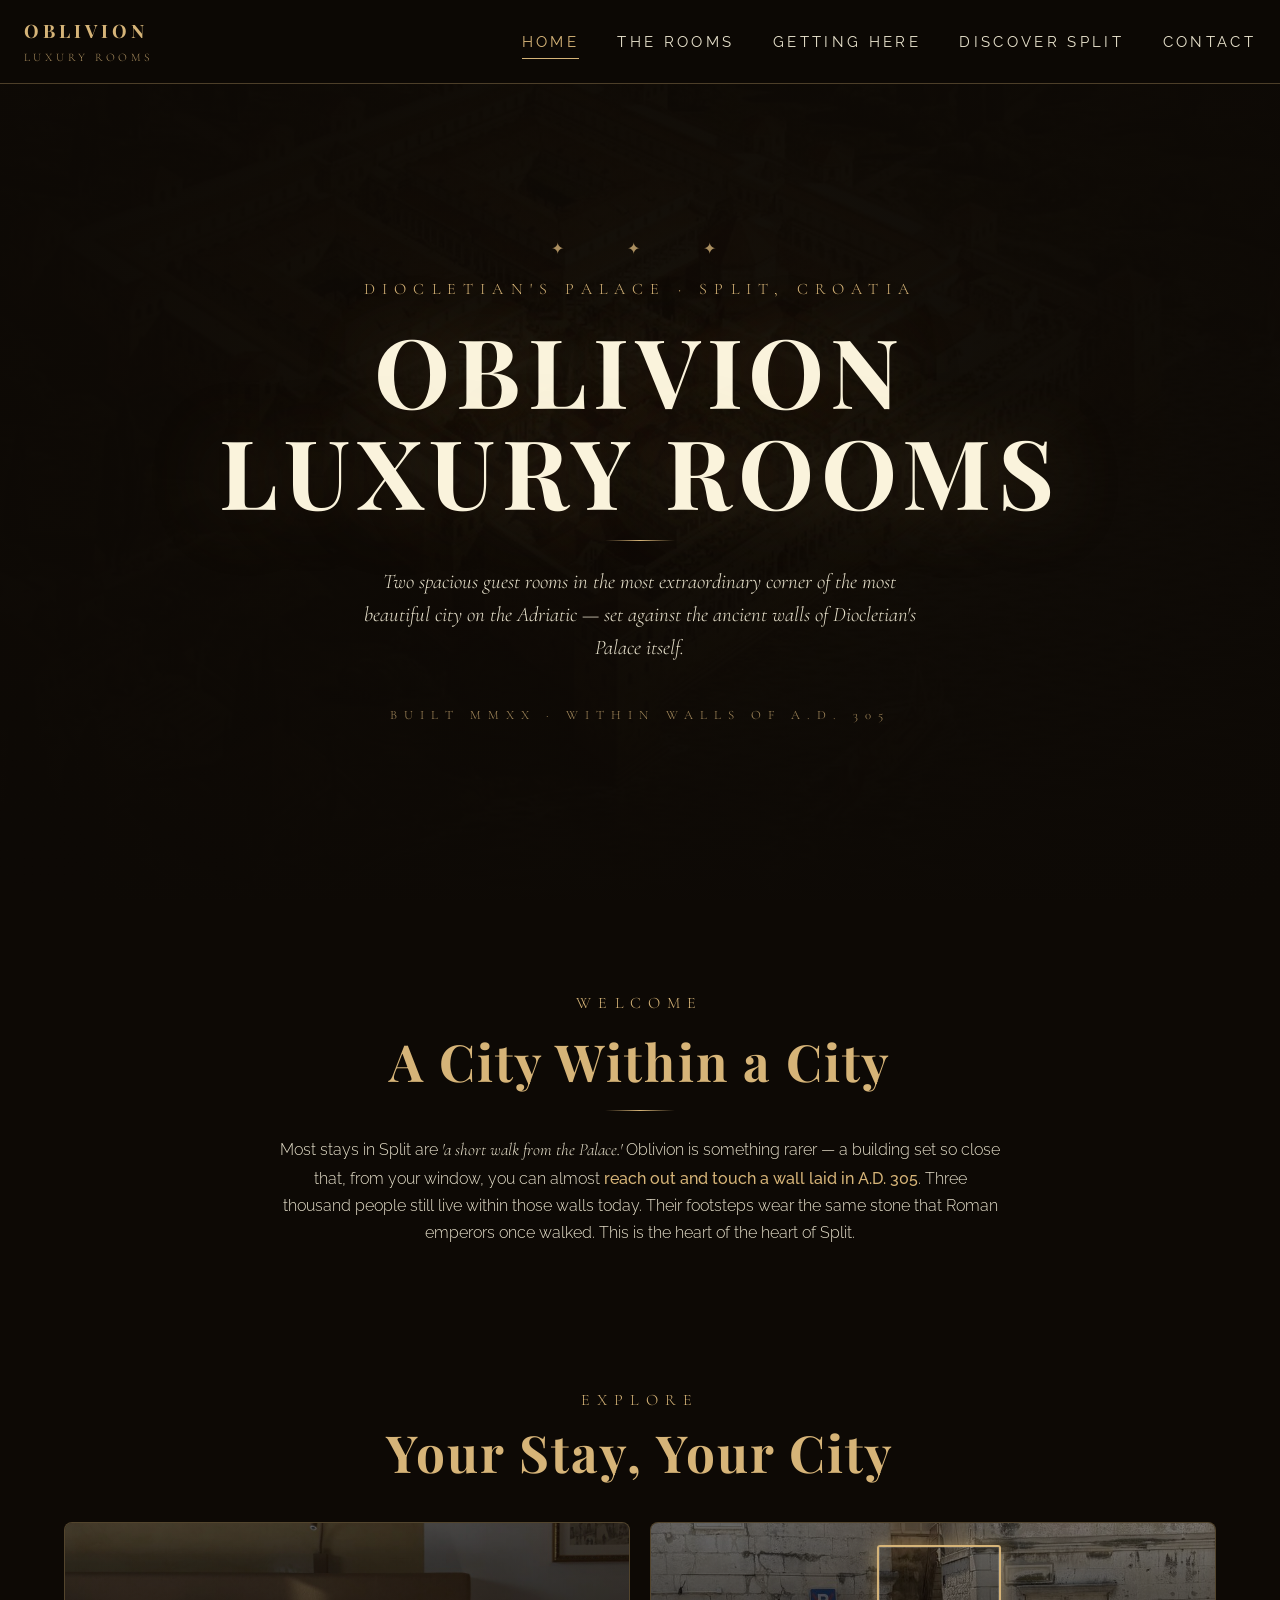
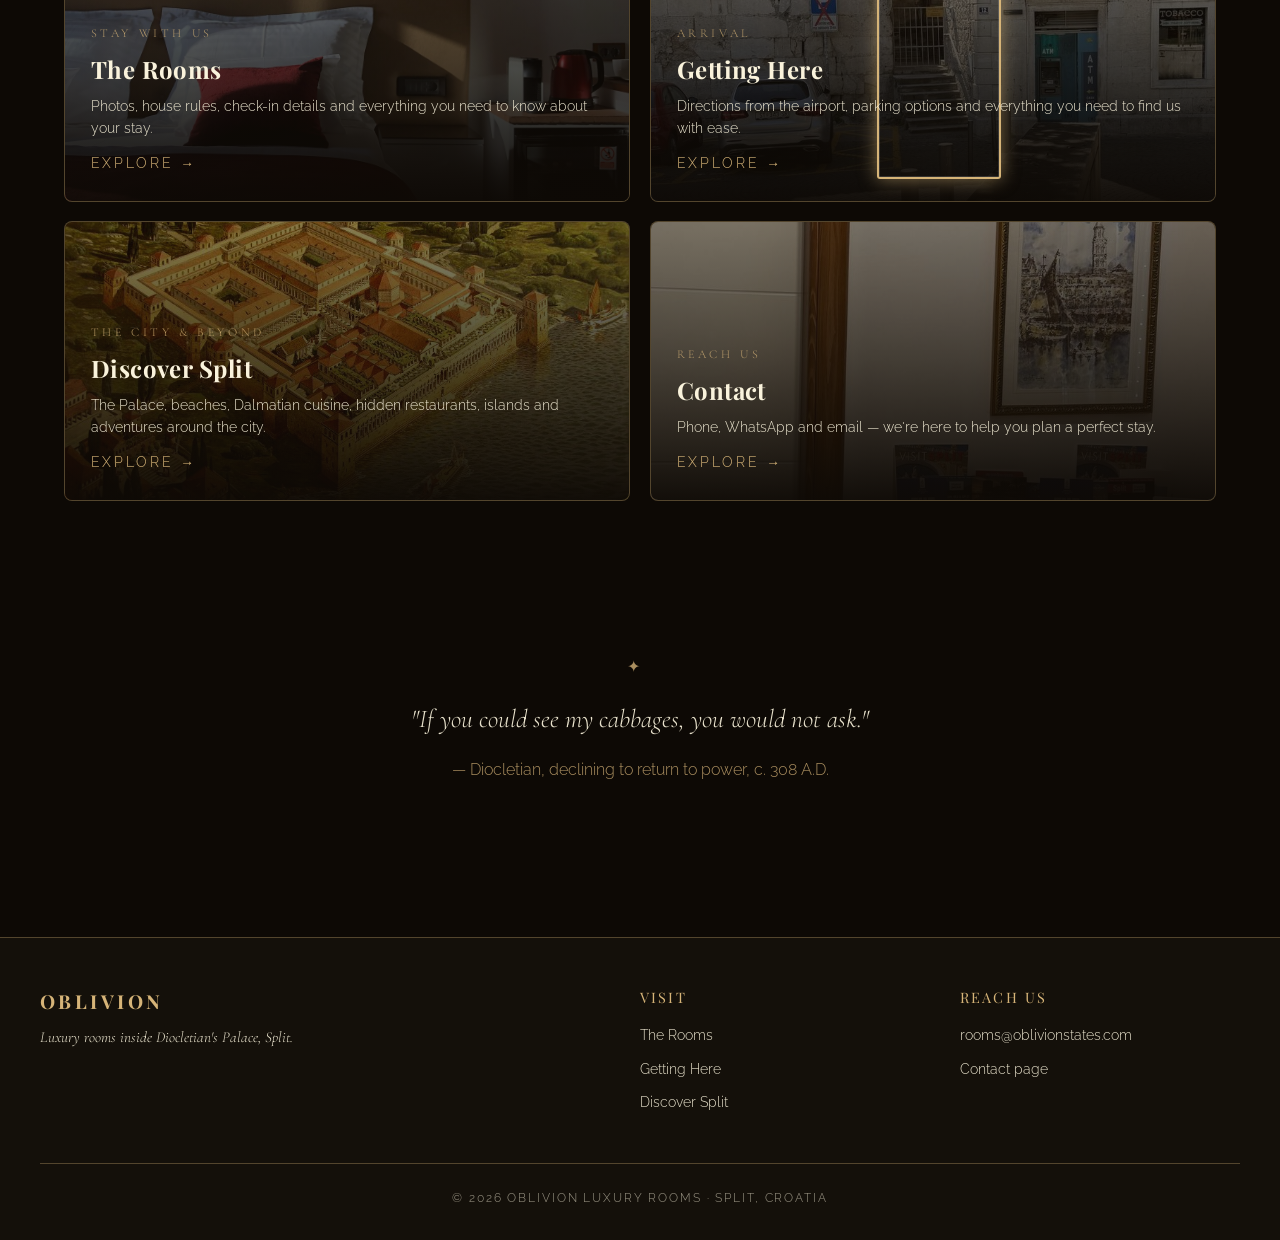
==== commit 6db46dd3: "Tile Contact" ====
--- a/index.html
+++ b/index.html
@@ -103,7 +103,7 @@
       </a>
 
       <a href="contact.html" class="tile">
-        <div class="tile-bg"><img src="assets/images/rooms/room-15.jpg" alt="Contact us"></div>
+        <div class="tile-bg"><img src="assets/images/entrance/contact-tile.jpg" alt="Contact us — our welcome desk"></div>
         <div class="tile-content">
           <div class="tile-eyebrow">Reach Us</div>
           <div class="tile-title">Contact</div>
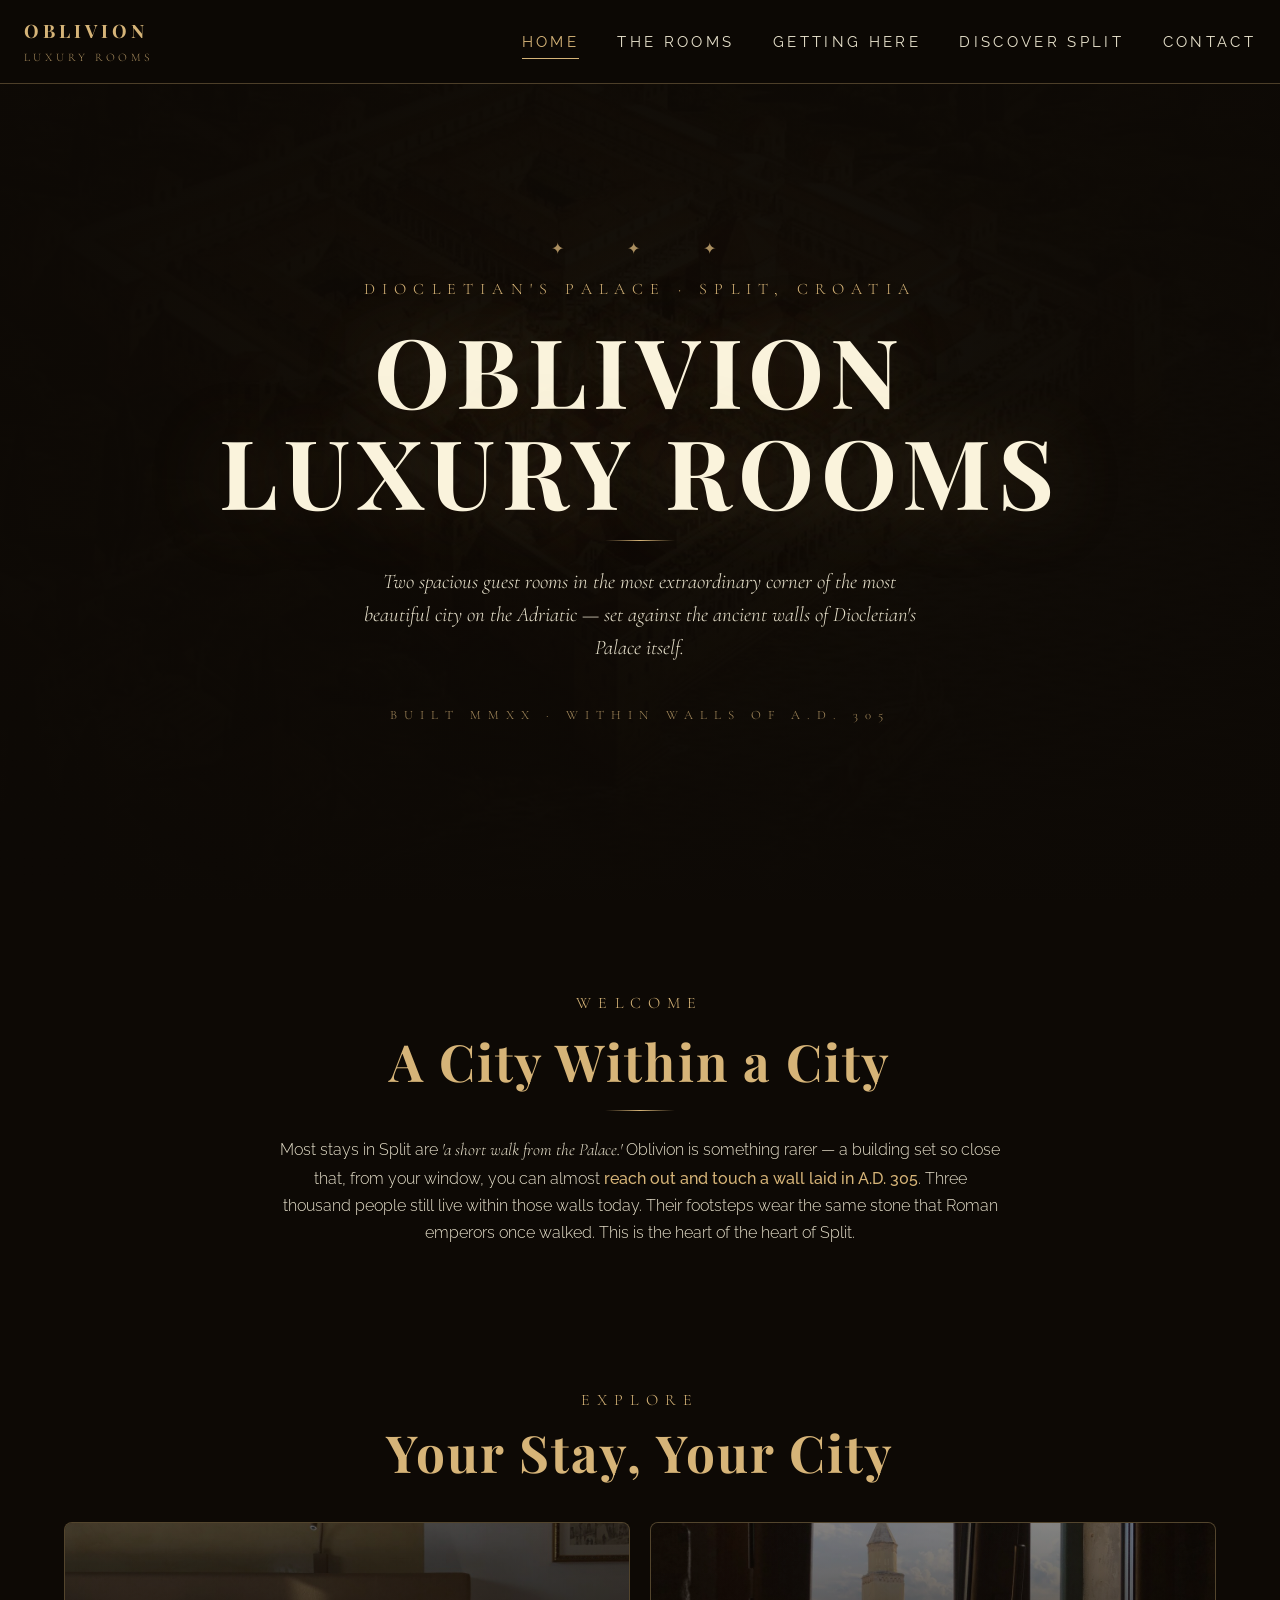
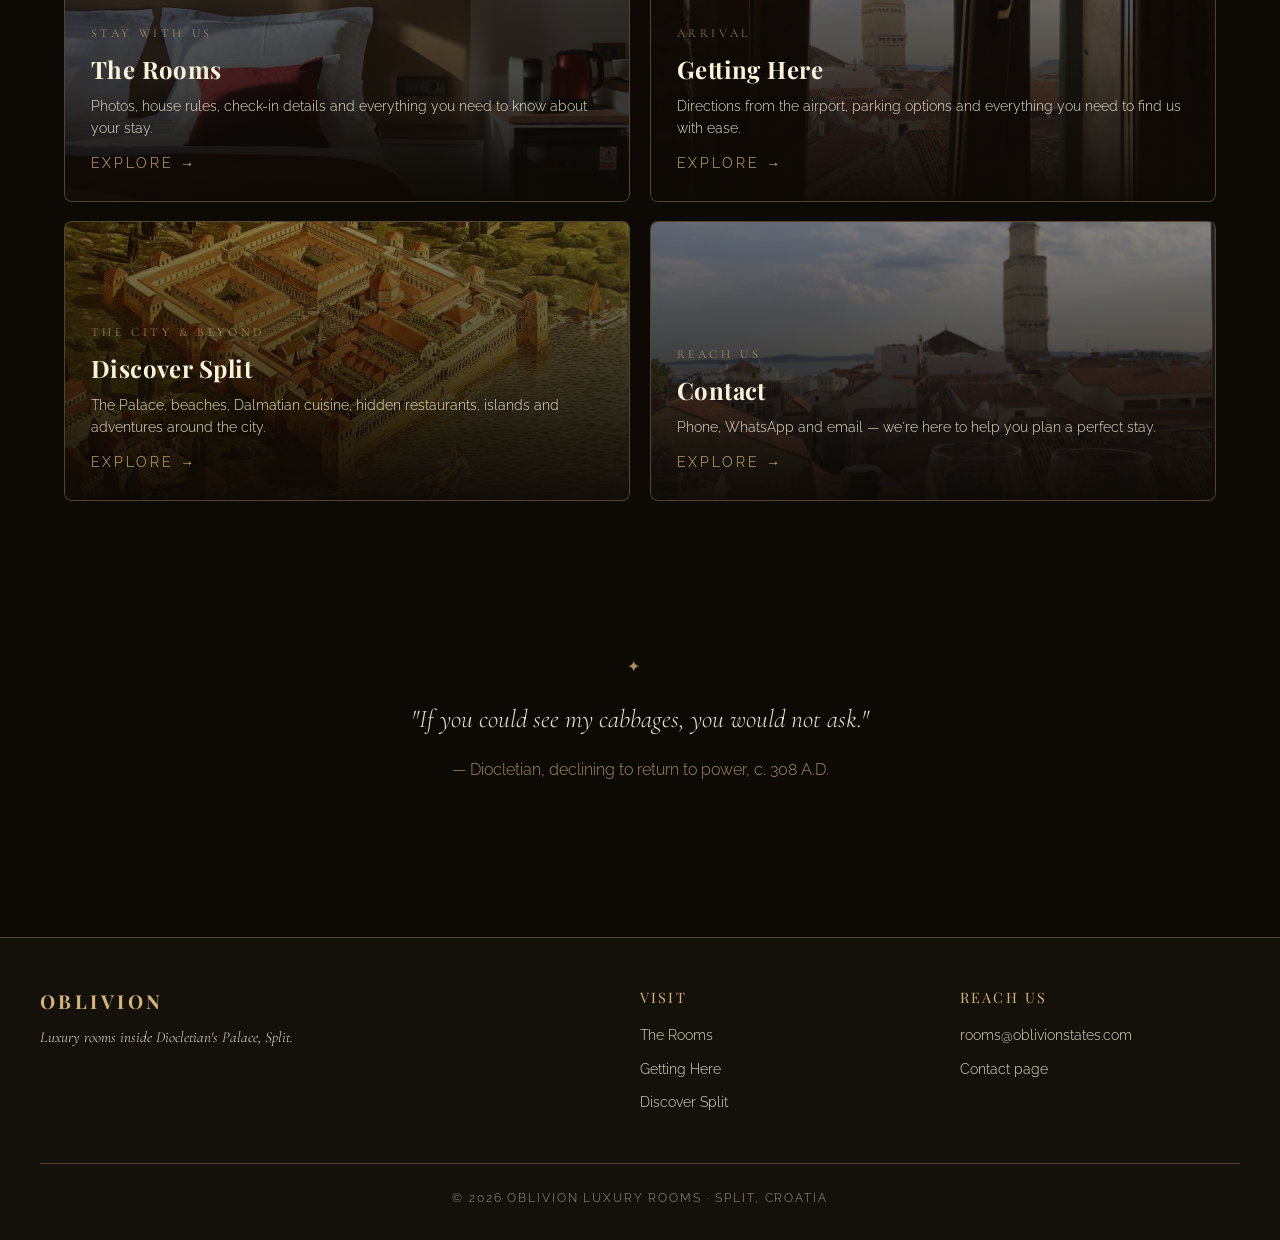
==== commit 2e18686d: "Contact tile and revert" ====
--- a/index.html
+++ b/index.html
@@ -80,10 +80,7 @@
       </a>
 
       <a href="getting-here.html" class="tile">
-        <div class="tile-bg">
-          <img src="assets/images/entrance/entrance-tile.jpg" alt="Getting here — our entrance">
-          <div class="tile-callout" style="left: 40%; top: 8%; width: 22%; height: 84%;"></div>
-        </div>
+        <div class="tile-bg"><img src="assets/images/rooms/room-13.jpg" alt="Getting here"></div>
         <div class="tile-content">
           <div class="tile-eyebrow">Arrival</div>
           <div class="tile-title">Getting Here</div>
@@ -103,7 +100,7 @@
       </a>
 
       <a href="contact.html" class="tile">
-        <div class="tile-bg"><img src="assets/images/entrance/contact-tile.jpg" alt="Contact us — our welcome desk"></div>
+        <div class="tile-bg"><img src="assets/images/rooms/room-15.jpg" alt="Contact us"></div>
         <div class="tile-content">
           <div class="tile-eyebrow">Reach Us</div>
           <div class="tile-title">Contact</div>
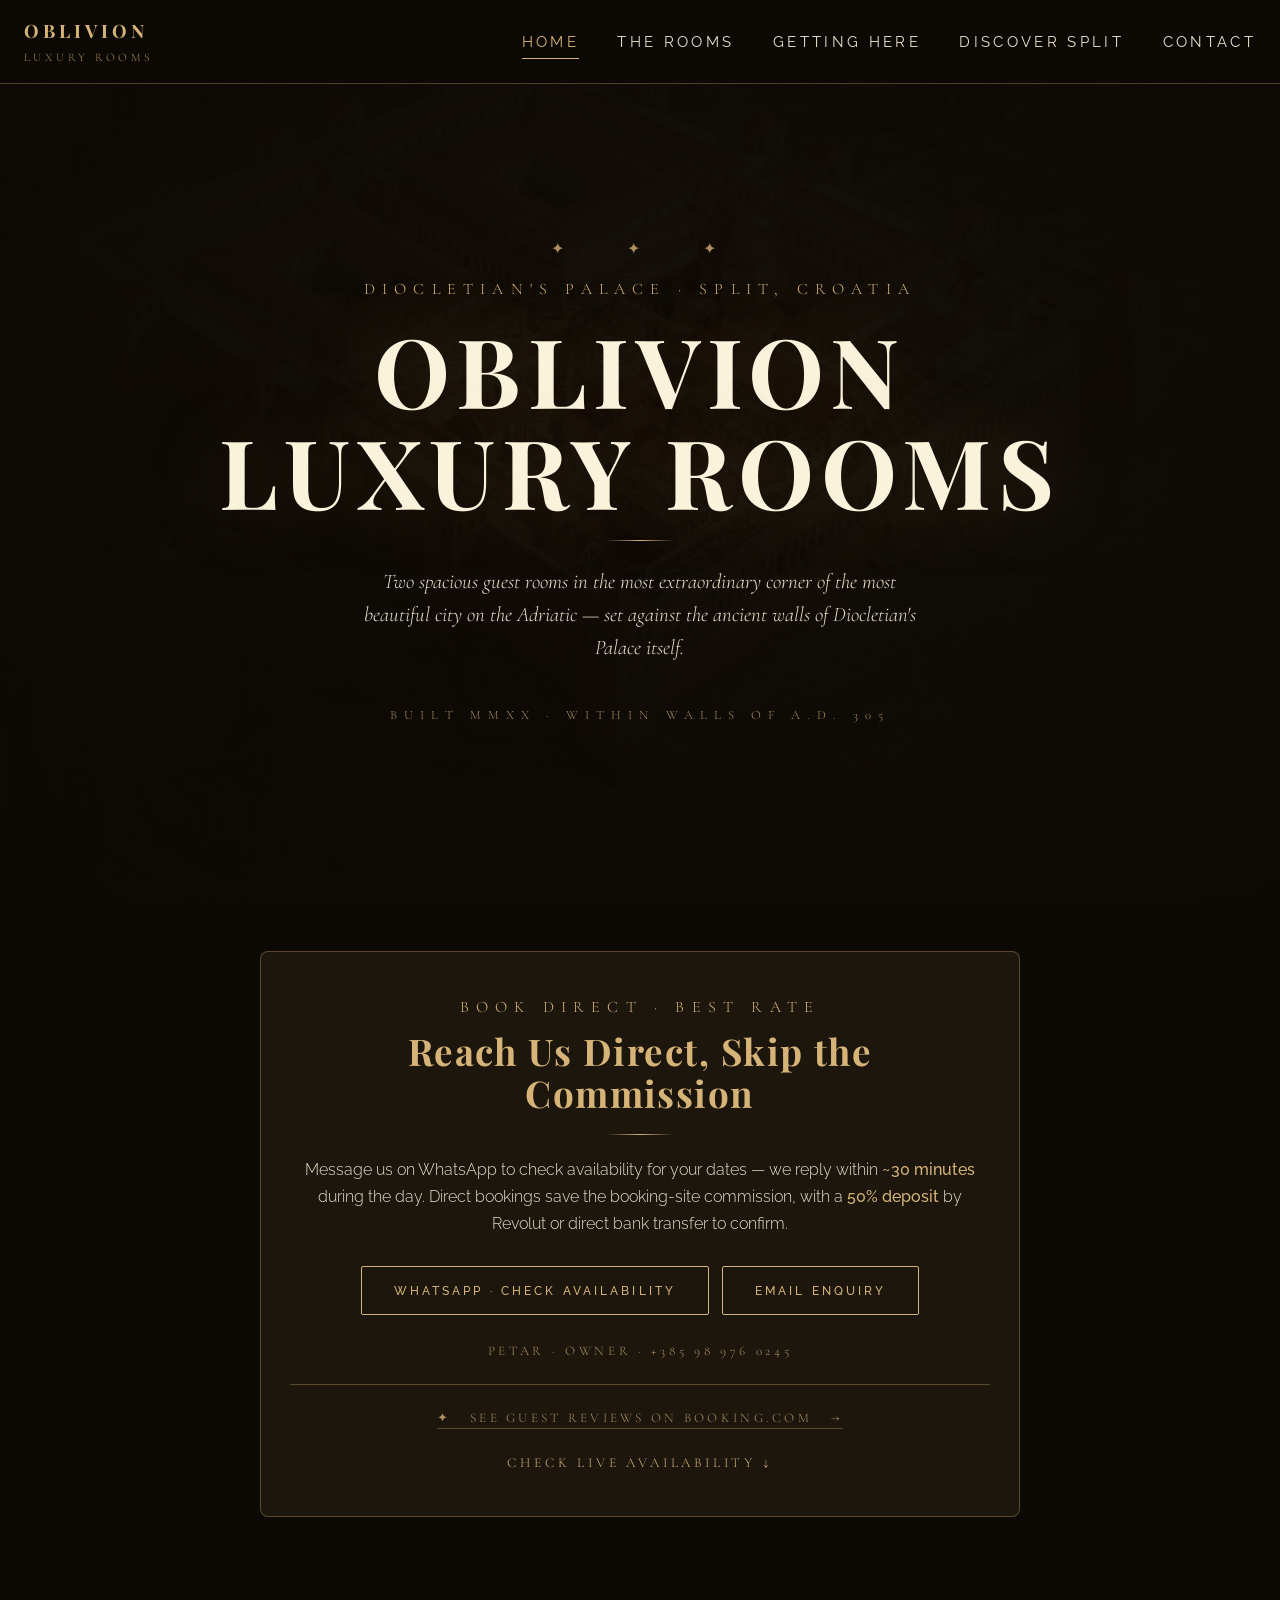
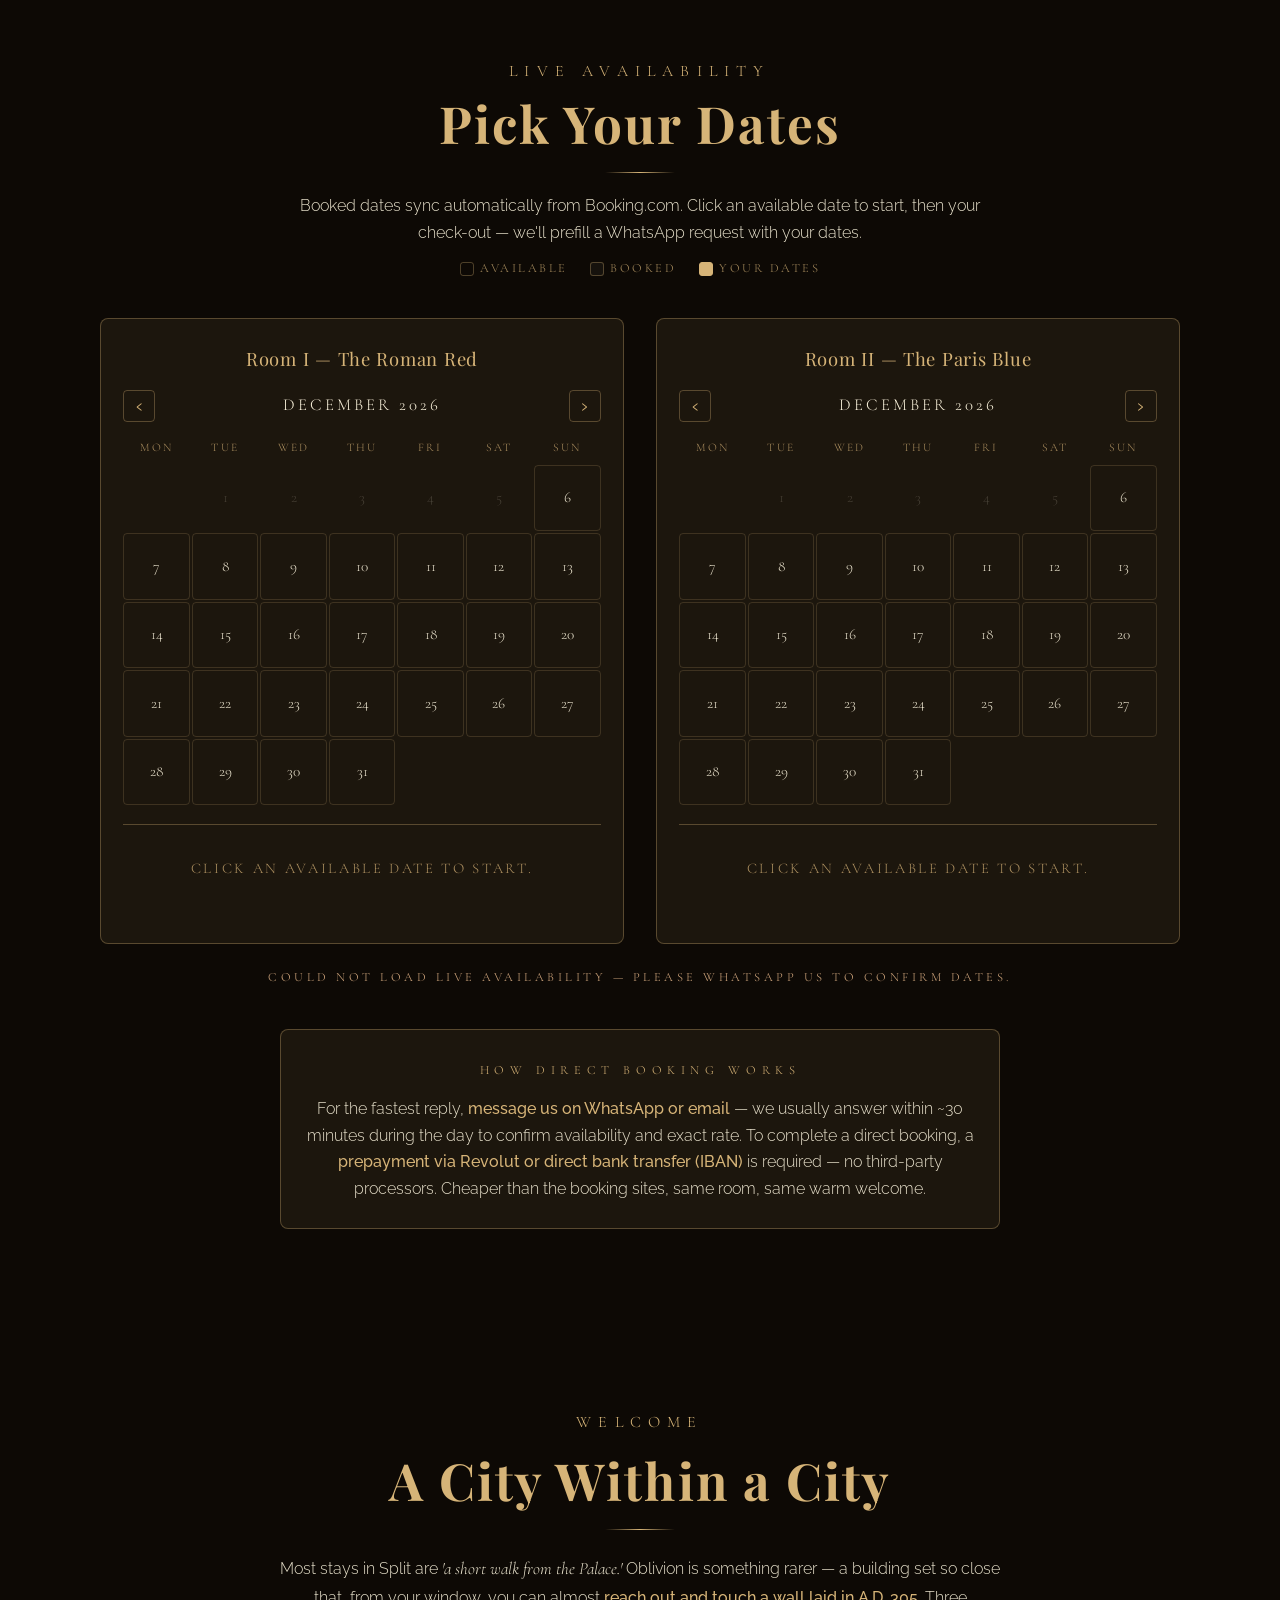
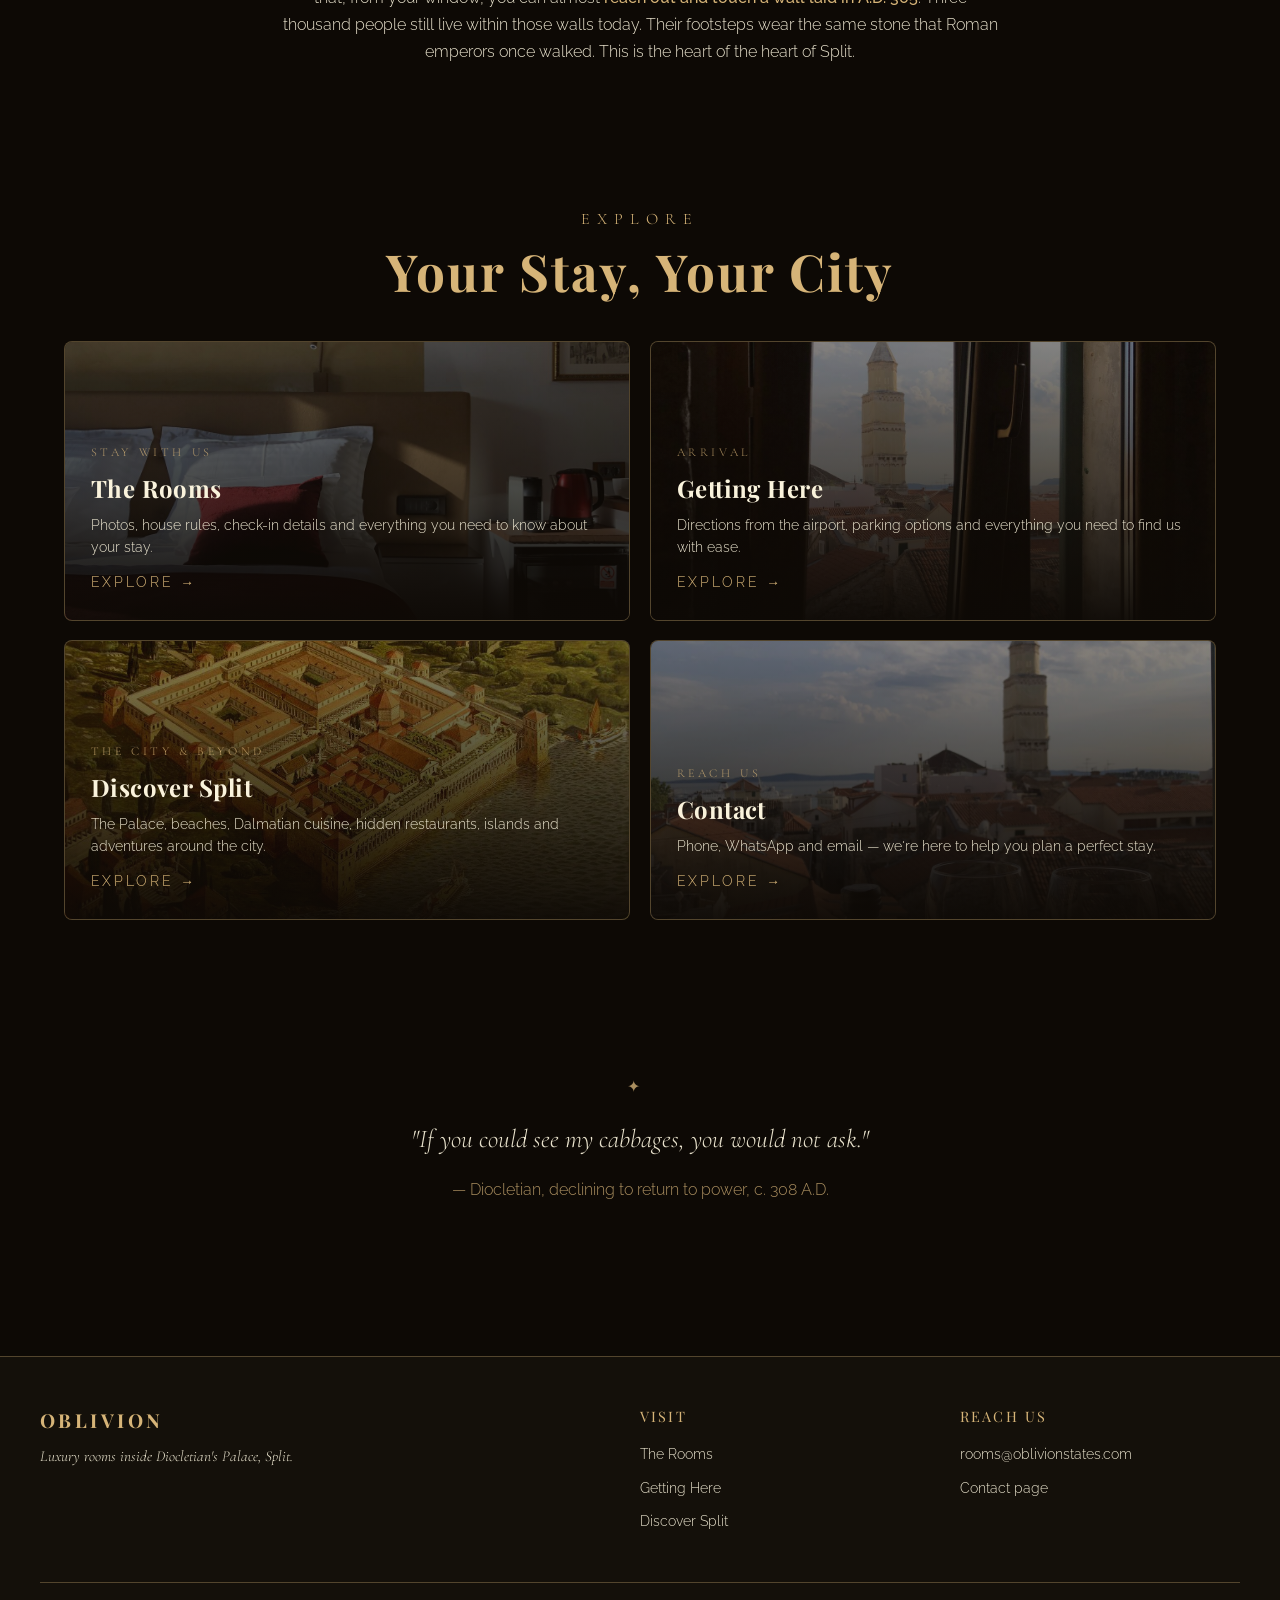
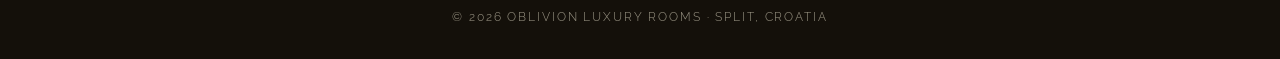
==== commit f4f4b871: "Add live availability calendars + Book Direct CTA" ====
--- a/index.html
+++ b/index.html
@@ -5,6 +5,24 @@
 <meta name="viewport" content="width=device-width, initial-scale=1.0">
 <title>Oblivion Luxury Rooms — Diocletian's Palace, Split, Croatia</title>
 <meta name="description" content="Two luxury guest rooms inside Diocletian's Palace in the heart of Split — where 1,700 years of history live and breathe.">
+<!-- Open Graph / Twitter -->
+<meta property="og:type" content="website">
+<meta property="og:title" content="Oblivion Luxury Rooms — Inside Diocletian's Palace, Split">
+<meta property="og:description" content="Two spacious guest rooms set against the ancient walls of Diocletian's Palace in the heart of Split — modern rustic interiors, sea and palace views.">
+<meta property="og:url" content="https://rooms.oblivionstates.com/">
+<meta property="og:image" content="https://rooms.oblivionstates.com/assets/images/split/diocletians-palace.jpg">
+<meta property="og:site_name" content="Oblivion Luxury Rooms">
+<meta name="twitter:card" content="summary_large_image">
+<meta name="twitter:title" content="Oblivion Luxury Rooms — Inside Diocletian's Palace, Split">
+<meta name="twitter:description" content="Two spacious guest rooms set against the ancient walls of Diocletian's Palace in the heart of Split — modern rustic interiors, sea and palace views.">
+<meta name="twitter:image" content="https://rooms.oblivionstates.com/assets/images/split/diocletians-palace.jpg">
+
+<link rel="icon" type="image/x-icon" href="assets/favicon/favicon.ico">
+<link rel="icon" type="image/png" sizes="32x32" href="assets/favicon/favicon-32.png">
+<link rel="icon" type="image/png" sizes="16x16" href="assets/favicon/favicon-16.png">
+<link rel="apple-touch-icon" sizes="180x180" href="assets/favicon/apple-touch-icon.png">
+<meta name="theme-color" content="#0d0905">
+
 <link rel="preconnect" href="https://fonts.googleapis.com">
 <link rel="preconnect" href="https://fonts.gstatic.com" crossorigin>
 <link href="https://fonts.googleapis.com/css2?family=Playfair+Display:ital,wght@0,400;0,600;0,700;1,400&family=Raleway:wght@200;300;400;500;600&family=Cormorant+Garamond:ital,wght@0,300;0,400;1,300;1,400&display=swap" rel="stylesheet">
@@ -45,6 +63,80 @@
   </div>
 </header>
 
+<!-- ─────────── BOOK DIRECT ─────────── -->
+<section class="section-tight">
+  <div class="container">
+    <div class="text-center" style="max-width: 760px; margin: 0 auto; padding: 2.6rem 1.8rem; border: 1px solid var(--gold-faint); border-radius: 8px; background: var(--gold-bg);">
+      <span class="eyebrow">Book Direct · Best Rate</span>
+      <h2 class="section-heading" style="margin-top: 0.6rem; font-size: clamp(1.6rem, 3vw, 2.3rem);">Reach Us Direct, Skip the Commission</h2>
+      <div class="divider"></div>
+      <p class="body-text" style="margin-top: 1.3rem;">
+        Message us on WhatsApp to check availability for your dates — we reply within <span class="gold-em">~30 minutes</span> during the day. Direct bookings save the booking-site commission, with a <span class="gold-em">50% deposit</span> by Revolut or direct bank transfer to confirm.
+      </p>
+      <div style="margin-top: 1.8rem; display: flex; gap: 0.8rem; justify-content: center; flex-wrap: wrap;">
+        <a href="https://wa.me/385989760245?text=Hi%20Petar%2C%20I%27d%20like%20to%20check%20availability%20at%20Oblivion%20for%20%5Bdates%5D." target="_blank" rel="noopener" class="btn">WhatsApp · Check Availability</a>
+        <a href="mailto:rooms@oblivionstates.com?subject=Booking%20Enquiry%20%E2%80%94%20Oblivion%20Luxury%20Rooms" class="btn">Email Enquiry</a>
+      </div>
+      <p style="margin-top: 1.6rem; font-family: 'Cormorant Garamond', serif; color: var(--gold-dim); font-size: 0.82rem; letter-spacing: 0.28em; text-transform: uppercase;">
+        Petar · Owner · +385 98 976 0245
+      </p>
+
+      <div style="margin-top: 1.4rem; padding-top: 1.2rem; border-top: 1px solid var(--gold-faint);">
+        <a href="https://www.booking.com/hotel/hr/oblivion-luxury-rooms.html" target="_blank" rel="noopener" style="font-family: 'Cormorant Garamond', serif; color: var(--gold-dim); font-size: 0.82rem; letter-spacing: 0.25em; text-transform: uppercase; text-decoration: none; border-bottom: 1px solid var(--gold-faint); padding-bottom: 2px;">
+          ✦ &nbsp; See guest reviews on Booking.com &nbsp; →
+        </a>
+      </div>
+
+      <div style="margin-top: 1.2rem;">
+        <a href="#availability" style="font-family: 'Cormorant Garamond', serif; color: var(--gold); font-size: 0.85rem; letter-spacing: 0.28em; text-transform: uppercase;">
+          Check live availability ↓
+        </a>
+      </div>
+    </div>
+  </div>
+</section>
+
+<!-- ─────────── AVAILABILITY ─────────── -->
+<section id="availability" class="section">
+  <div class="container">
+    <div class="text-center" style="margin-bottom: 2.4rem;">
+      <span class="eyebrow">Live Availability</span>
+      <h2 class="section-heading" style="margin-top: 0.6rem;">Pick Your Dates</h2>
+      <div class="divider"></div>
+      <p class="body-text" style="margin-top: 1.1rem; max-width: 720px; margin-left: auto; margin-right: auto;">
+        Booked dates sync automatically from Booking.com. Click an available date to start, then your check-out — we'll prefill a WhatsApp request with your dates.
+      </p>
+      <div class="cal-legend">
+        <span class="cal-legend-item"><span class="cal-legend-swatch is-available"></span>Available</span>
+        <span class="cal-legend-item"><span class="cal-legend-swatch is-booked"></span>Booked</span>
+        <span class="cal-legend-item"><span class="cal-legend-swatch is-selected"></span>Your dates</span>
+      </div>
+    </div>
+
+    <div class="availability-grid">
+      <div class="cal-wrap" data-room="red">
+        <div class="cal-room-name">Room I — The Roman Red</div>
+        <div class="cal-body"></div>
+        <div class="cal-summary-slot"></div>
+      </div>
+      <div class="cal-wrap" data-room="blue">
+        <div class="cal-room-name">Room II — The Paris Blue</div>
+        <div class="cal-body"></div>
+        <div class="cal-summary-slot"></div>
+      </div>
+    </div>
+
+    <div class="cal-status">Loading live availability…</div>
+
+    <div class="text-center" style="margin: 2.6rem auto 0; max-width: 720px; padding: 1.6rem 1.4rem; border: 1px solid var(--gold-faint); border-radius: 8px; background: var(--gold-bg);">
+      <span class="eyebrow" style="font-size: 0.78rem;">How Direct Booking Works</span>
+      <p class="body-text" style="margin-top: 0.9rem; font-size: 0.98rem;">
+        For the fastest reply, <span class="gold-em">message us on WhatsApp or email</span> — we usually answer within ~30 minutes during the day to confirm availability and exact rate. To complete a direct booking, a <span class="gold-em">prepayment via Revolut or direct bank transfer (IBAN)</span> is required — no third-party processors. Cheaper than the booking sites, same room, same warm welcome.
+      </p>
+    </div>
+  </div>
+</section>
+
 <!-- ─────────── INTRO ─────────── -->
 <section class="section">
   <div class="container text-center">
@@ -154,6 +246,7 @@
 </footer>
 
 <script src="assets/js/main.js"></script>
+<script src="assets/js/availability.js"></script>
 <script>document.getElementById('yr').textContent = new Date().getFullYear();</script>
 </body>
 </html>
--- a/assets/css/styles.css
+++ b/assets/css/styles.css
@@ -905,11 +905,266 @@
 }
 
 /* ═══════════════════════════════════════════════════════════
+   AVAILABILITY CALENDARS
+   ═══════════════════════════════════════════════════════════ */
+
+.availability-grid {
+  display: grid;
+  grid-template-columns: 1fr 1fr;
+  gap: 2rem;
+  max-width: 1080px;
+  margin: 0 auto;
+}
+
+.cal-wrap {
+  border: 1px solid var(--gold-faint);
+  border-radius: 8px;
+  background: var(--gold-bg);
+  padding: 1.6rem 1.4rem 1.4rem;
+}
+
+.cal-room-name {
+  font-family: 'Playfair Display', Georgia, serif;
+  font-size: 1.15rem;
+  color: var(--gold);
+  letter-spacing: 0.04em;
+  text-align: center;
+  margin-bottom: 1rem;
+}
+
+.cal-head {
+  display: flex;
+  align-items: center;
+  justify-content: space-between;
+  margin-bottom: 0.8rem;
+}
+.cal-title {
+  font-family: 'Cormorant Garamond', Georgia, serif;
+  font-size: 1.05rem;
+  color: var(--text);
+  letter-spacing: 0.18em;
+  text-transform: uppercase;
+}
+.cal-nav {
+  background: transparent;
+  border: 1px solid var(--gold-faint);
+  color: var(--gold);
+  width: 32px;
+  height: 32px;
+  border-radius: 4px;
+  font-size: 1.2rem;
+  line-height: 1;
+  cursor: pointer;
+  transition: all 0.18s;
+  font-family: inherit;
+}
+.cal-nav:hover {
+  background: var(--gold-bg);
+  border-color: var(--gold-dim);
+  color: var(--gold-bright);
+}
+
+.cal-grid {
+  display: grid;
+  grid-template-columns: repeat(7, 1fr);
+  gap: 2px;
+}
+.cal-dow {
+  margin-bottom: 4px;
+}
+.cal-dow-cell {
+  text-align: center;
+  font-family: 'Cormorant Garamond', Georgia, serif;
+  font-size: 0.72rem;
+  letter-spacing: 0.18em;
+  text-transform: uppercase;
+  color: var(--gold-dim);
+  padding: 4px 0;
+}
+
+.cal-cell {
+  aspect-ratio: 1 / 1;
+  display: flex;
+  align-items: center;
+  justify-content: center;
+  font-family: 'Cormorant Garamond', Georgia, serif;
+  font-size: 0.95rem;
+  color: var(--text-dim);
+  border: 1px solid transparent;
+  border-radius: 4px;
+  user-select: none;
+  position: relative;
+}
+.cal-blank { background: transparent; }
+
+.cal-cell.is-past {
+  color: rgba(250, 243, 220, 0.18);
+}
+.cal-cell.is-booked {
+  color: rgba(250, 243, 220, 0.28);
+  background: rgba(250, 243, 220, 0.04);
+  text-decoration: line-through;
+  cursor: not-allowed;
+}
+.cal-cell.is-available {
+  cursor: pointer;
+  transition: all 0.15s;
+  border-color: rgba(214, 180, 120, 0.18);
+}
+.cal-cell.is-available:hover,
+.cal-cell.is-available:focus-visible {
+  background: rgba(214, 180, 120, 0.14);
+  border-color: var(--gold-dim);
+  color: var(--gold-bright);
+  outline: none;
+}
+.cal-cell.is-checkin,
+.cal-cell.is-checkout {
+  background: var(--gold);
+  color: var(--bg);
+  border-color: var(--gold);
+  font-weight: 600;
+}
+.cal-cell.is-in-range {
+  background: rgba(214, 180, 120, 0.18);
+  color: var(--gold-bright);
+  border-color: rgba(214, 180, 120, 0.3);
+}
+
+.cal-day {
+  display: block;
+  line-height: 1;
+}
+
+/* Selection summary + actions */
+.cal-summary-slot {
+  margin-top: 1.2rem;
+  padding-top: 1rem;
+  border-top: 1px solid var(--gold-faint);
+  min-height: 96px;
+}
+.cal-summary {
+  text-align: center;
+  font-family: 'Cormorant Garamond', Georgia, serif;
+  color: var(--text-dim);
+}
+.cal-summary-empty {
+  color: var(--gold-dim);
+  font-size: 0.92rem;
+  letter-spacing: 0.18em;
+  text-transform: uppercase;
+  padding-top: 1rem;
+}
+.cal-summary-line {
+  font-size: 1.05rem;
+  color: var(--text);
+  letter-spacing: 0.04em;
+  margin-bottom: 0.2rem;
+}
+.cal-summary-line strong {
+  color: var(--gold);
+  font-weight: 500;
+}
+.cal-arrow {
+  color: var(--gold-dim);
+  margin: 0 0.4em;
+}
+.cal-nights {
+  display: block;
+  margin-top: 0.2rem;
+  font-size: 0.85rem;
+  color: var(--gold-dim);
+  letter-spacing: 0.15em;
+  text-transform: uppercase;
+}
+.cal-summary-label {
+  color: var(--gold-dim);
+  font-size: 0.85rem;
+  letter-spacing: 0.18em;
+  text-transform: uppercase;
+}
+.cal-summary-hint {
+  display: block;
+  margin-top: 0.4rem;
+  font-size: 0.85rem;
+  color: var(--gold-dim);
+  letter-spacing: 0.15em;
+  text-transform: uppercase;
+}
+.cal-actions {
+  margin-top: 0.9rem;
+  display: flex;
+  gap: 0.5rem;
+  justify-content: center;
+  flex-wrap: wrap;
+  align-items: center;
+}
+.cal-actions .btn { padding: 0.6rem 1.1rem; font-size: 0.85rem; }
+.btn-ghost {
+  background: transparent;
+  color: var(--gold);
+  border-color: var(--gold-dim);
+}
+.btn-ghost:hover { background: var(--gold-bg); }
+.cal-clear {
+  background: transparent;
+  border: none;
+  color: var(--gold-dim);
+  font-family: 'Cormorant Garamond', Georgia, serif;
+  font-size: 0.82rem;
+  letter-spacing: 0.18em;
+  text-transform: uppercase;
+  cursor: pointer;
+  padding: 0.4rem 0.6rem;
+  text-decoration: underline;
+  text-decoration-color: var(--gold-faint);
+  text-underline-offset: 3px;
+}
+.cal-clear:hover { color: var(--gold); }
+
+/* Status (live / not-connected / failed) */
+.cal-status {
+  text-align: center;
+  font-family: 'Cormorant Garamond', Georgia, serif;
+  font-size: 0.78rem;
+  letter-spacing: 0.28em;
+  text-transform: uppercase;
+  color: var(--gold-dim);
+  margin-top: 1.5rem;
+}
+.cal-status-warn { color: rgba(250, 200, 150, 0.85); }
+
+/* Legend */
+.cal-legend {
+  display: flex;
+  justify-content: center;
+  gap: 1.4rem;
+  margin-top: 0.8rem;
+  flex-wrap: wrap;
+  font-family: 'Cormorant Garamond', Georgia, serif;
+  font-size: 0.78rem;
+  letter-spacing: 0.2em;
+  text-transform: uppercase;
+  color: var(--gold-dim);
+}
+.cal-legend-item { display: inline-flex; align-items: center; gap: 0.4rem; }
+.cal-legend-swatch {
+  width: 14px;
+  height: 14px;
+  border-radius: 3px;
+  border: 1px solid var(--gold-faint);
+}
+.cal-legend-swatch.is-available { background: transparent; }
+.cal-legend-swatch.is-booked { background: rgba(250, 243, 220, 0.04); }
+.cal-legend-swatch.is-selected { background: var(--gold); border-color: var(--gold); }
+
+/* ═══════════════════════════════════════════════════════════
    RESPONSIVE
    ═══════════════════════════════════════════════════════════ */
 @media (max-width: 900px) {
   .grid-3, .grid-4 { grid-template-columns: repeat(2, 1fr); }
   .footer-inner { grid-template-columns: 1fr; gap: 2rem; }
+  .availability-grid { grid-template-columns: 1fr; gap: 1.4rem; }
 }
 
 @media (max-width: 900px) {
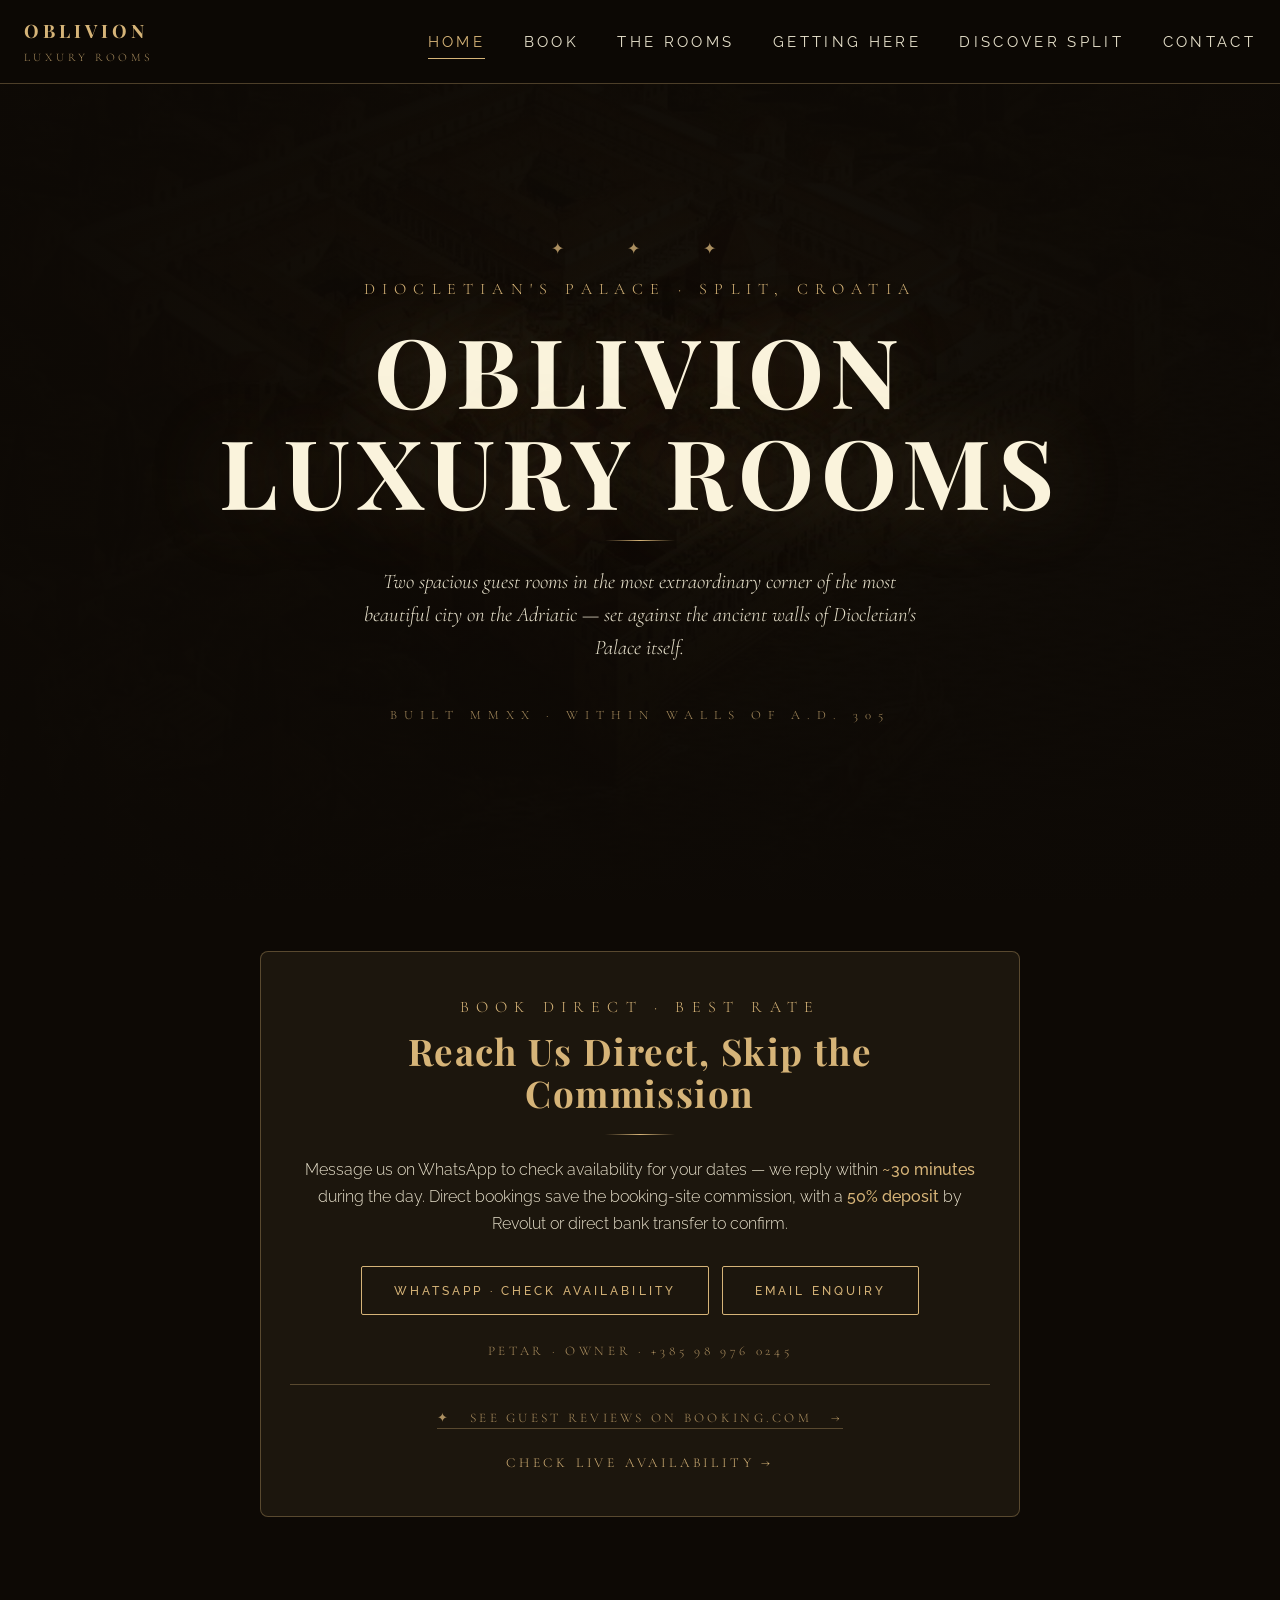
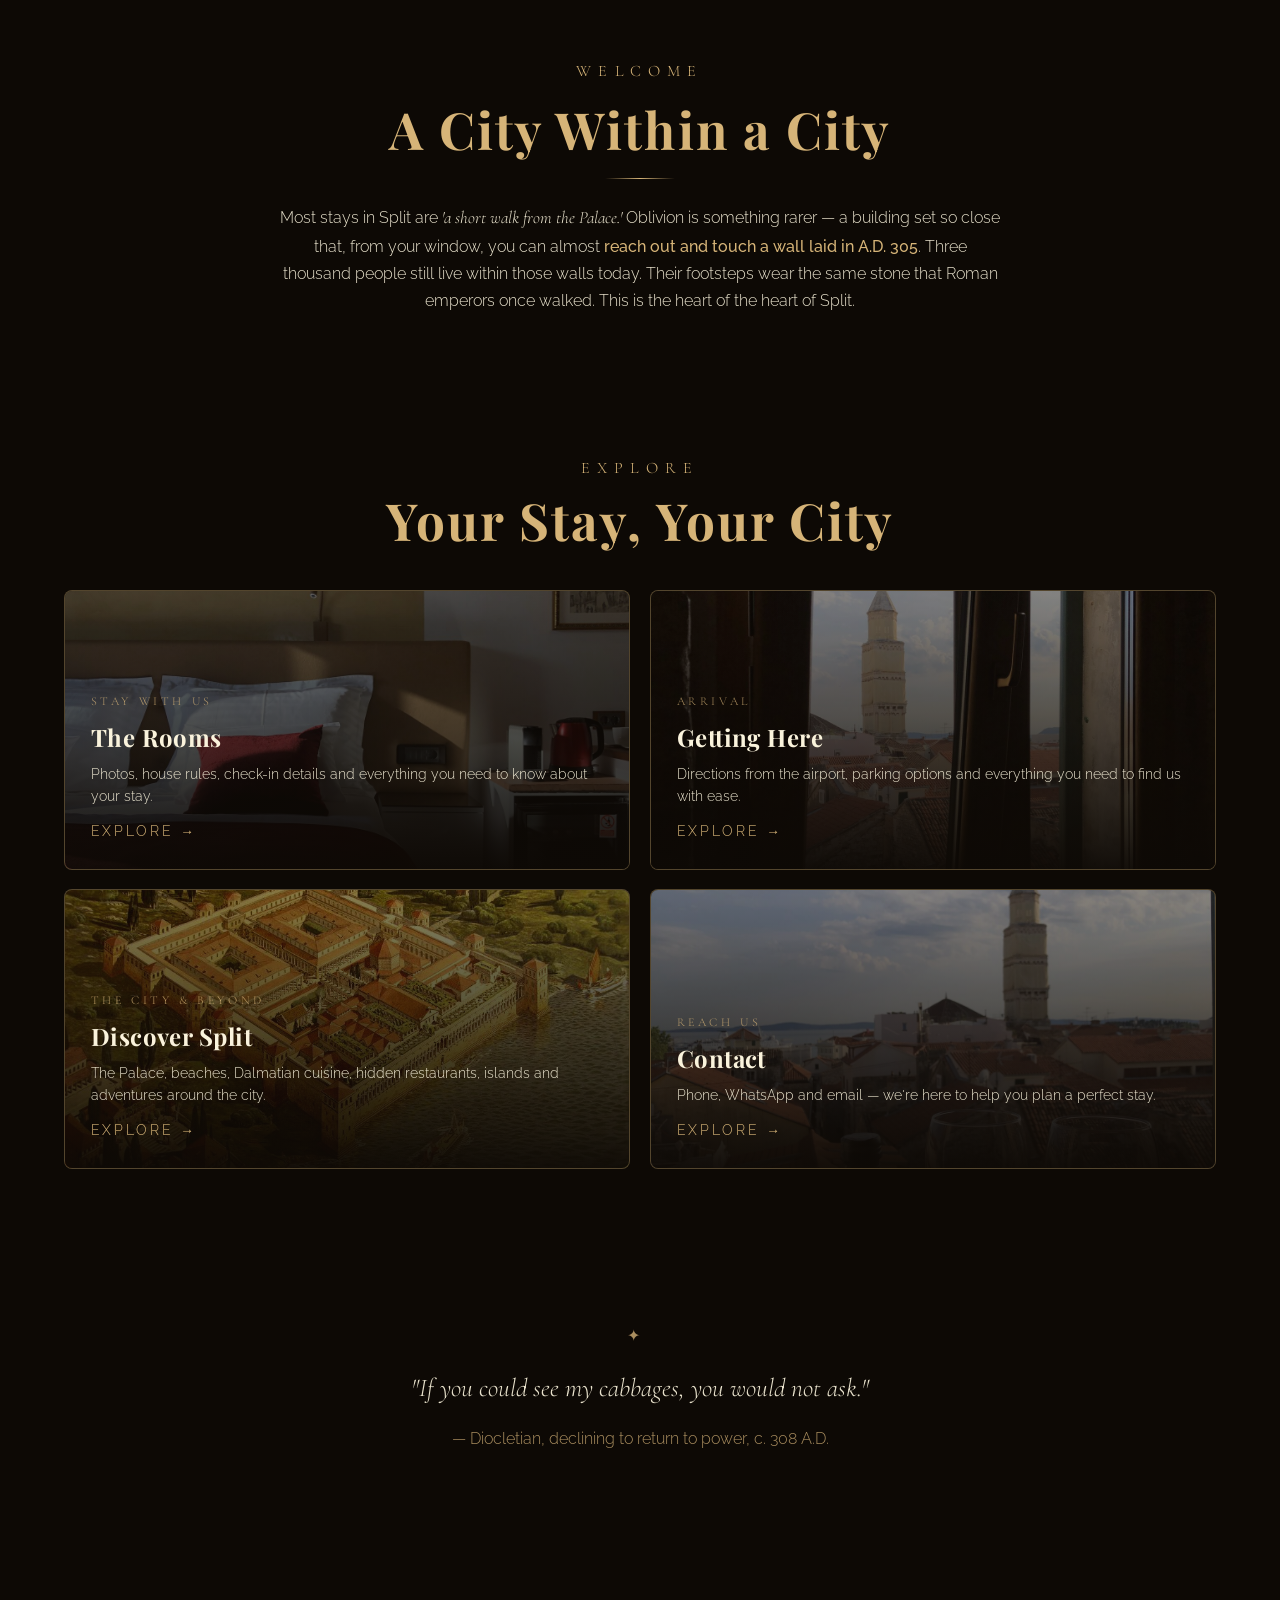
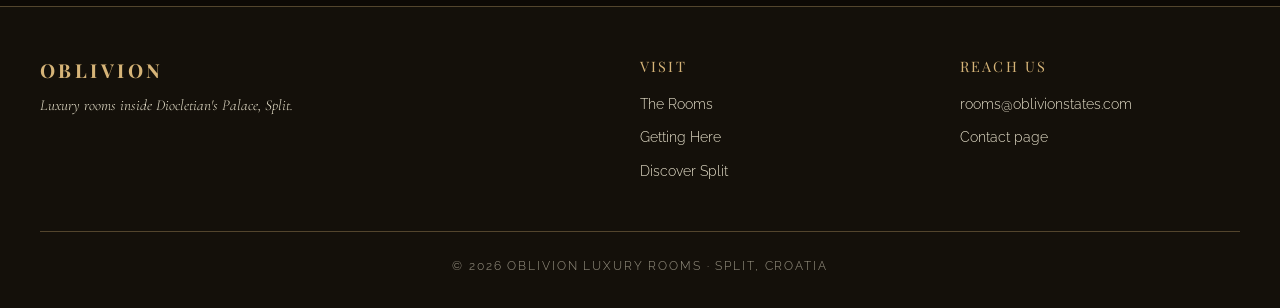
==== commit 35acfe0a: "Add Book page with live availability calendars" ====
--- a/index.html
+++ b/index.html
@@ -40,6 +40,7 @@
     <button class="nav-toggle" aria-label="Menu">☰</button>
     <ul class="nav-links">
       <li><a href="index.html">Home</a></li>
+      <li><a href="book.html">Book</a></li>
       <li><a href="rooms.html">The Rooms</a></li>
       <li><a href="getting-here.html">Getting Here</a></li>
       <li><a href="split.html">Discover Split</a></li>
@@ -88,51 +89,10 @@
       </div>
 
       <div style="margin-top: 1.2rem;">
-        <a href="#availability" style="font-family: 'Cormorant Garamond', serif; color: var(--gold); font-size: 0.85rem; letter-spacing: 0.28em; text-transform: uppercase;">
-          Check live availability ↓
+        <a href="book.html" style="font-family: 'Cormorant Garamond', serif; color: var(--gold); font-size: 0.85rem; letter-spacing: 0.28em; text-transform: uppercase;">
+          Check live availability →
         </a>
       </div>
-    </div>
-  </div>
-</section>
-
-<!-- ─────────── AVAILABILITY ─────────── -->
-<section id="availability" class="section">
-  <div class="container">
-    <div class="text-center" style="margin-bottom: 2.4rem;">
-      <span class="eyebrow">Live Availability</span>
-      <h2 class="section-heading" style="margin-top: 0.6rem;">Pick Your Dates</h2>
-      <div class="divider"></div>
-      <p class="body-text" style="margin-top: 1.1rem; max-width: 720px; margin-left: auto; margin-right: auto;">
-        Booked dates sync automatically from Booking.com. Click an available date to start, then your check-out — we'll prefill a WhatsApp request with your dates.
-      </p>
-      <div class="cal-legend">
-        <span class="cal-legend-item"><span class="cal-legend-swatch is-available"></span>Available</span>
-        <span class="cal-legend-item"><span class="cal-legend-swatch is-booked"></span>Booked</span>
-        <span class="cal-legend-item"><span class="cal-legend-swatch is-selected"></span>Your dates</span>
-      </div>
-    </div>
-
-    <div class="availability-grid">
-      <div class="cal-wrap" data-room="red">
-        <div class="cal-room-name">Room I — The Roman Red</div>
-        <div class="cal-body"></div>
-        <div class="cal-summary-slot"></div>
-      </div>
-      <div class="cal-wrap" data-room="blue">
-        <div class="cal-room-name">Room II — The Paris Blue</div>
-        <div class="cal-body"></div>
-        <div class="cal-summary-slot"></div>
-      </div>
-    </div>
-
-    <div class="cal-status">Loading live availability…</div>
-
-    <div class="text-center" style="margin: 2.6rem auto 0; max-width: 720px; padding: 1.6rem 1.4rem; border: 1px solid var(--gold-faint); border-radius: 8px; background: var(--gold-bg);">
-      <span class="eyebrow" style="font-size: 0.78rem;">How Direct Booking Works</span>
-      <p class="body-text" style="margin-top: 0.9rem; font-size: 0.98rem;">
-        For the fastest reply, <span class="gold-em">message us on WhatsApp or email</span> — we usually answer within ~30 minutes during the day to confirm availability and exact rate. To complete a direct booking, a <span class="gold-em">prepayment via Revolut or direct bank transfer (IBAN)</span> is required — no third-party processors. Cheaper than the booking sites, same room, same warm welcome.
-      </p>
     </div>
   </div>
 </section>
@@ -246,7 +206,6 @@
 </footer>
 
 <script src="assets/js/main.js"></script>
-<script src="assets/js/availability.js"></script>
 <script>document.getElementById('yr').textContent = new Date().getFullYear();</script>
 </body>
 </html>
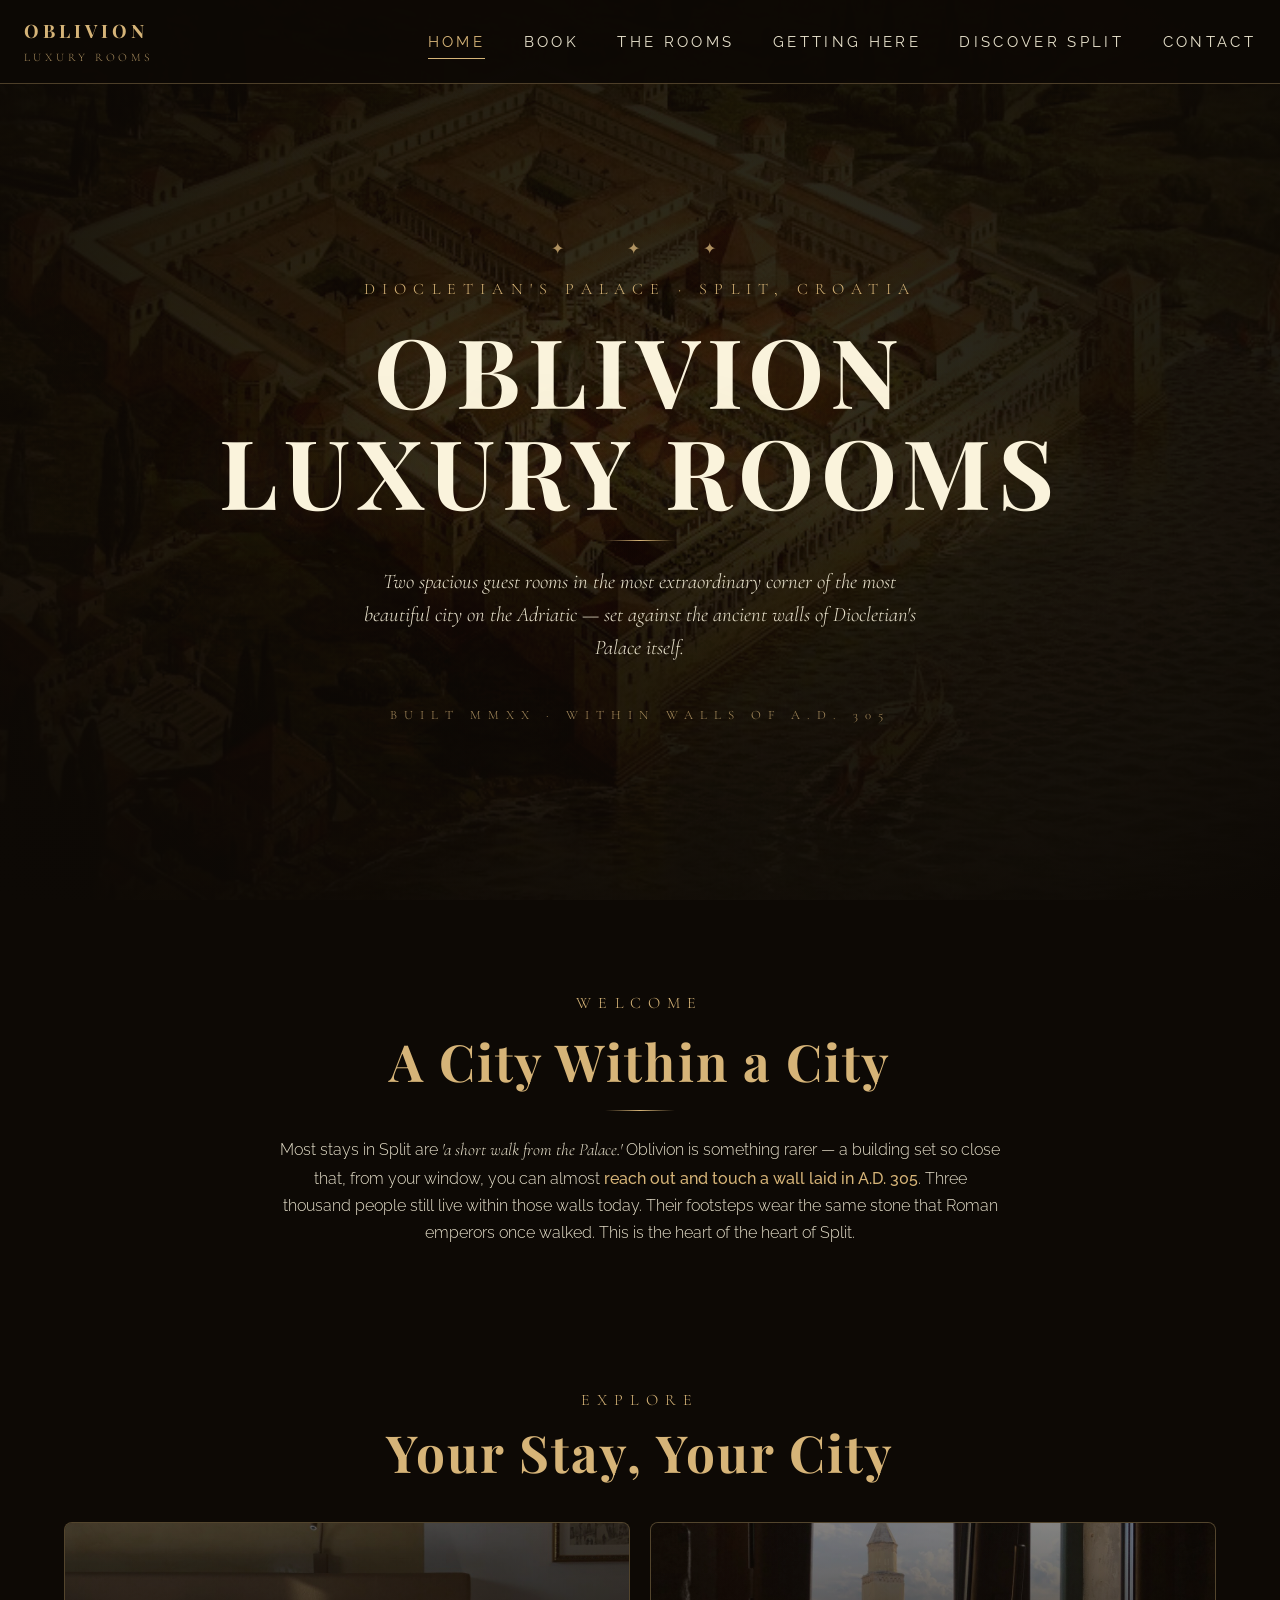
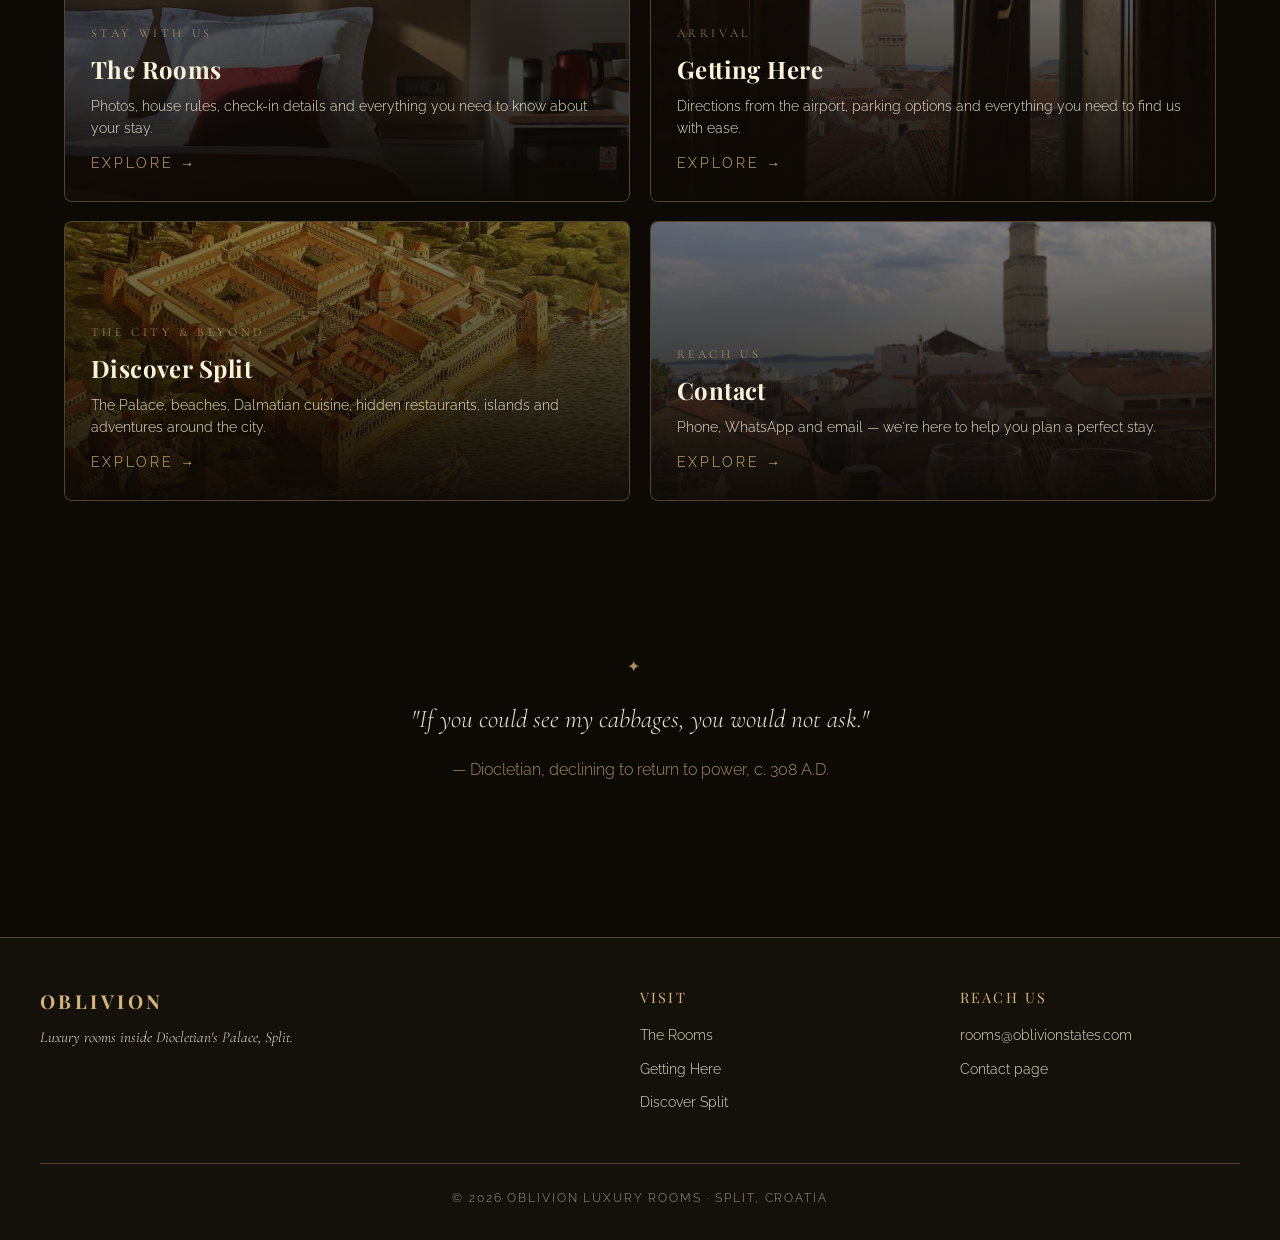
==== commit 11daad73: "form Add hidden guest registration form + remove home book-direct block" ====
--- a/index.html
+++ b/index.html
@@ -63,39 +63,6 @@
     <p class="hero-est">Built MMXX · Within walls of A.D. 305</p>
   </div>
 </header>
-
-<!-- ─────────── BOOK DIRECT ─────────── -->
-<section class="section-tight">
-  <div class="container">
-    <div class="text-center" style="max-width: 760px; margin: 0 auto; padding: 2.6rem 1.8rem; border: 1px solid var(--gold-faint); border-radius: 8px; background: var(--gold-bg);">
-      <span class="eyebrow">Book Direct · Best Rate</span>
-      <h2 class="section-heading" style="margin-top: 0.6rem; font-size: clamp(1.6rem, 3vw, 2.3rem);">Reach Us Direct, Skip the Commission</h2>
-      <div class="divider"></div>
-      <p class="body-text" style="margin-top: 1.3rem;">
-        Message us on WhatsApp to check availability for your dates — we reply within <span class="gold-em">~30 minutes</span> during the day. Direct bookings save the booking-site commission, with a <span class="gold-em">50% deposit</span> by Revolut or direct bank transfer to confirm.
-      </p>
-      <div style="margin-top: 1.8rem; display: flex; gap: 0.8rem; justify-content: center; flex-wrap: wrap;">
-        <a href="https://wa.me/385989760245?text=Hi%20Petar%2C%20I%27d%20like%20to%20check%20availability%20at%20Oblivion%20for%20%5Bdates%5D." target="_blank" rel="noopener" class="btn">WhatsApp · Check Availability</a>
-        <a href="mailto:rooms@oblivionstates.com?subject=Booking%20Enquiry%20%E2%80%94%20Oblivion%20Luxury%20Rooms" class="btn">Email Enquiry</a>
-      </div>
-      <p style="margin-top: 1.6rem; font-family: 'Cormorant Garamond', serif; color: var(--gold-dim); font-size: 0.82rem; letter-spacing: 0.28em; text-transform: uppercase;">
-        Petar · Owner · +385 98 976 0245
-      </p>
-
-      <div style="margin-top: 1.4rem; padding-top: 1.2rem; border-top: 1px solid var(--gold-faint);">
-        <a href="https://www.booking.com/hotel/hr/oblivion-luxury-rooms.html" target="_blank" rel="noopener" style="font-family: 'Cormorant Garamond', serif; color: var(--gold-dim); font-size: 0.82rem; letter-spacing: 0.25em; text-transform: uppercase; text-decoration: none; border-bottom: 1px solid var(--gold-faint); padding-bottom: 2px;">
-          ✦ &nbsp; See guest reviews on Booking.com &nbsp; →
-        </a>
-      </div>
-
-      <div style="margin-top: 1.2rem;">
-        <a href="book.html" style="font-family: 'Cormorant Garamond', serif; color: var(--gold); font-size: 0.85rem; letter-spacing: 0.28em; text-transform: uppercase;">
-          Check live availability →
-        </a>
-      </div>
-    </div>
-  </div>
-</section>
 
 <!-- ─────────── INTRO ─────────── -->
 <section class="section">
--- a/assets/css/styles.css
+++ b/assets/css/styles.css
@@ -31,6 +31,32 @@
   -moz-osx-font-smoothing: grayscale;
   min-height: 100vh;
   overflow-x: clip;     /* clip = no horizontal scroll, keeps position:sticky working on iOS Safari */
+  position: relative;
+  isolation: isolate;   /* gives body its own stacking context so the bg pseudo-elements layer correctly */
+}
+
+/* Site-wide palace atmosphere — fixed background that stays in place as you scroll.
+   Very low opacity + heavy dark gradient = warm depth, not a competing photo. */
+body::before {
+  content: '';
+  position: fixed;
+  inset: 0;
+  background-image: url('../images/split/diocletians-palace.jpg');
+  background-position: center;
+  background-size: cover;
+  background-repeat: no-repeat;
+  opacity: 0.13;
+  filter: contrast(1.05) saturate(0.85);
+  z-index: -2;
+  pointer-events: none;
+}
+body::after {
+  content: '';
+  position: fixed;
+  inset: 0;
+  background: linear-gradient(180deg, rgba(13, 9, 5, 0.5) 0%, rgba(13, 9, 5, 0.65) 100%);
+  z-index: -1;
+  pointer-events: none;
 }
 
 img { max-width: 100%; display: block; height: auto; }
@@ -203,16 +229,16 @@
   width: 100%;
   height: 100%;
   object-fit: cover;
-  opacity: 0.32;
-  filter: contrast(1.05) saturate(0.85);
+  opacity: 0.55;
+  filter: contrast(1.08) saturate(0.9);
 }
 .hero-bg::after {
   content: '';
   position: absolute;
   inset: 0;
   background:
-    radial-gradient(ellipse at center, rgba(13, 9, 5, 0.55) 0%, rgba(13, 9, 5, 0.92) 70%, var(--bg) 100%),
-    linear-gradient(180deg, rgba(13, 9, 5, 0.6) 0%, rgba(13, 9, 5, 0.85) 100%);
+    radial-gradient(ellipse at center, rgba(13, 9, 5, 0.32) 0%, rgba(13, 9, 5, 0.78) 75%, var(--bg) 100%),
+    linear-gradient(180deg, rgba(13, 9, 5, 0.42) 0%, rgba(13, 9, 5, 0.7) 100%);
 }
 .hero-content { position: relative; z-index: 1; max-width: 900px; }
 .hero h1 { font-size: clamp(2.6rem, 8vw, 6rem); margin: 1rem 0; }
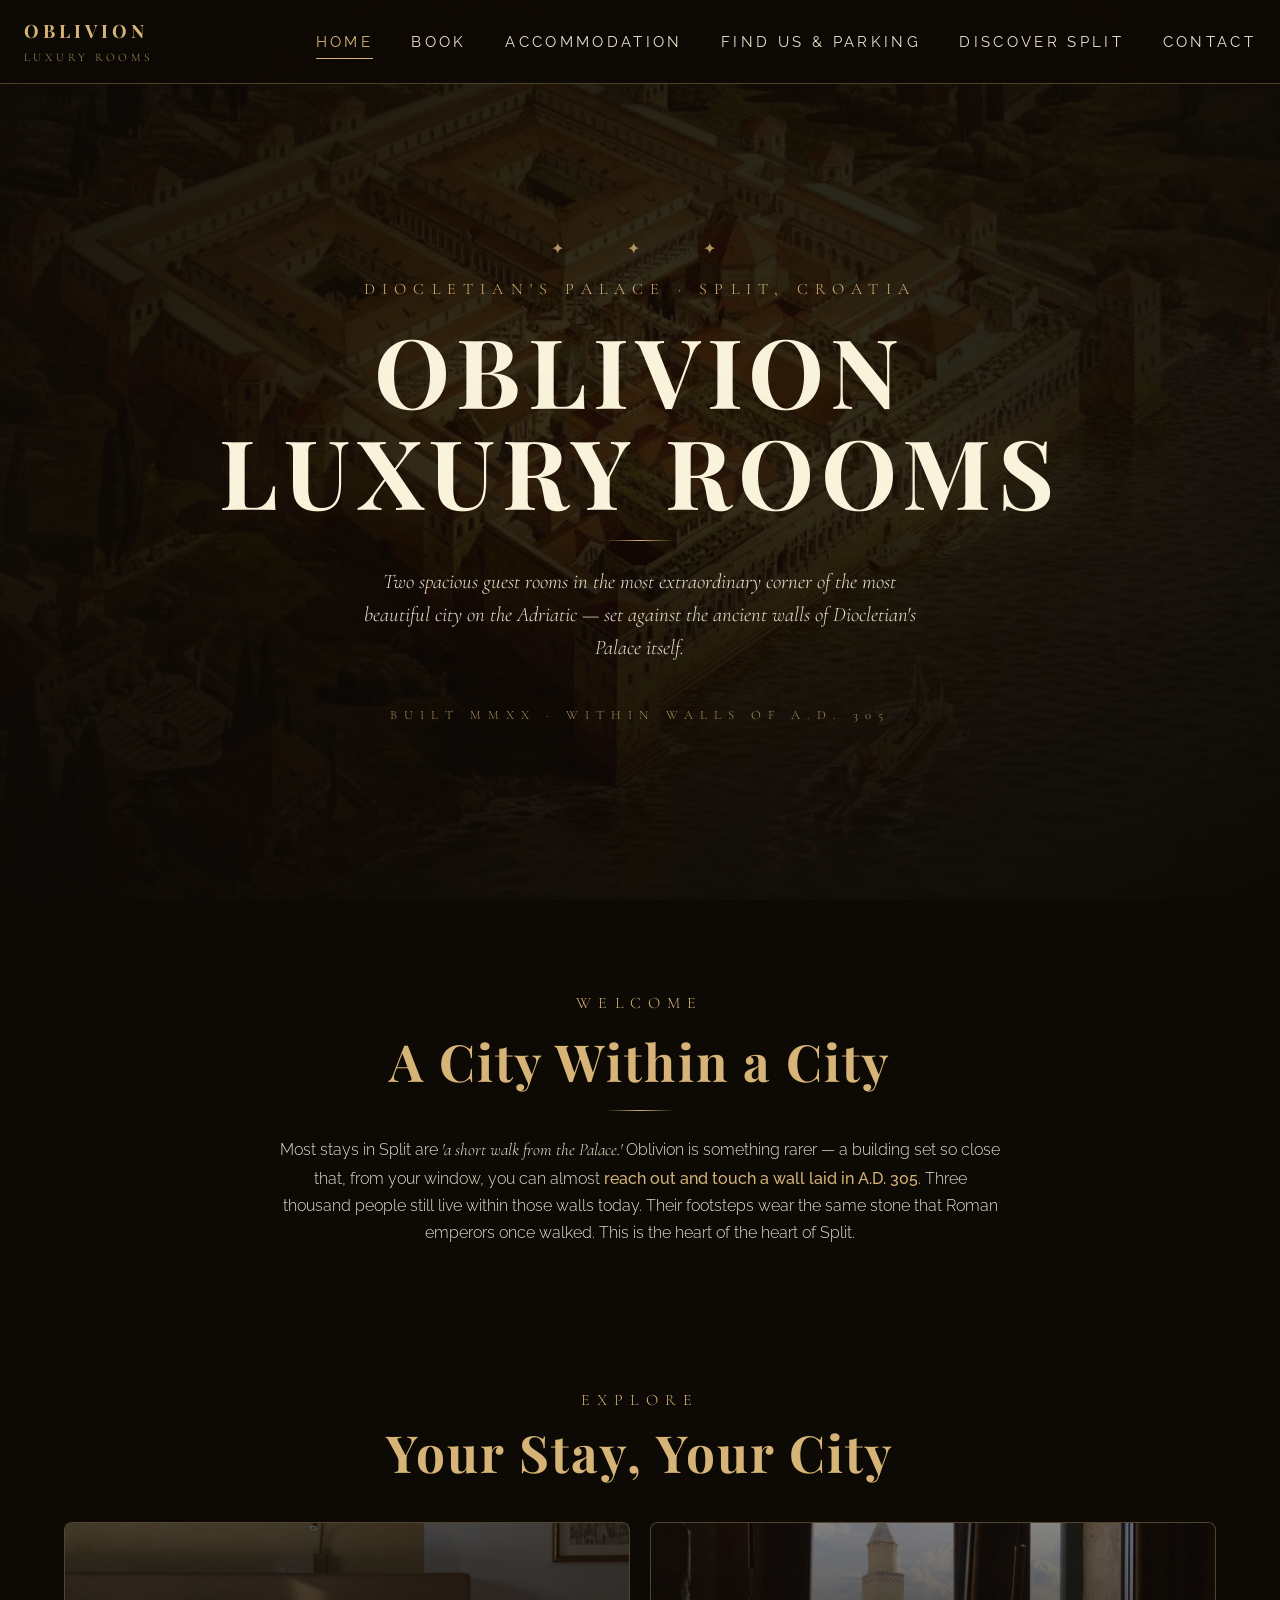
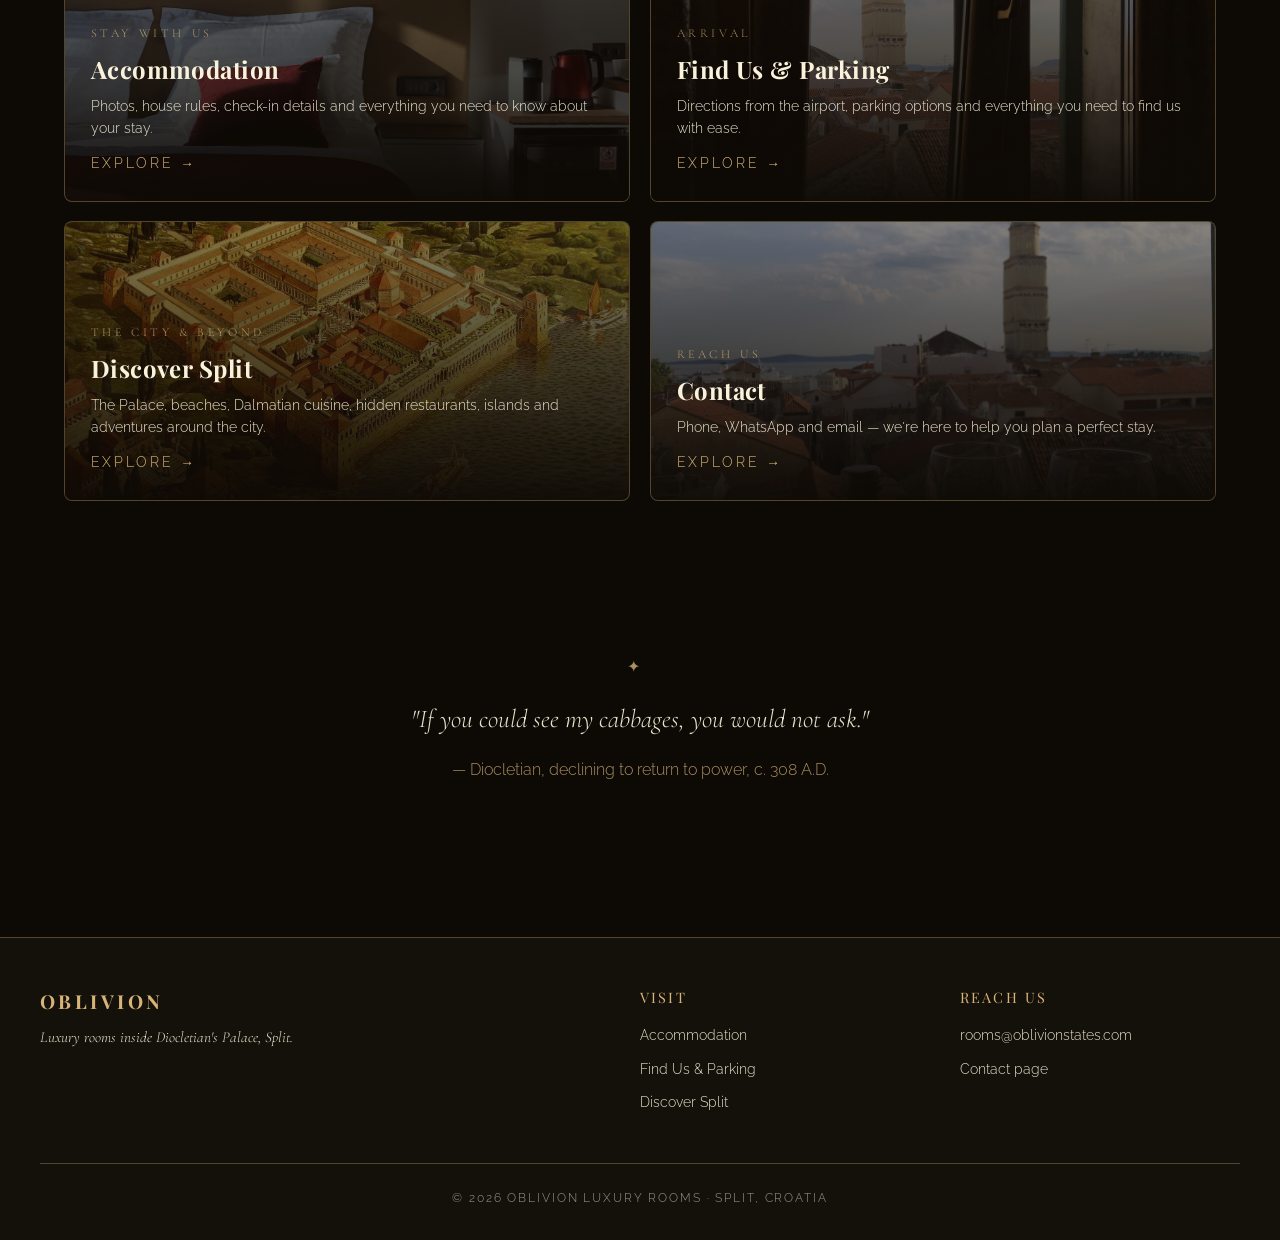
==== commit 617defbe: "Fix invisible food section on phones; rename two nav tabs The reveal-on-scroll observer used thresho" ====
--- a/index.html
+++ b/index.html
@@ -41,8 +41,8 @@
     <ul class="nav-links">
       <li><a href="index.html">Home</a></li>
       <li><a href="book.html">Book</a></li>
-      <li><a href="rooms.html">The Rooms</a></li>
-      <li><a href="getting-here.html">Getting Here</a></li>
+      <li><a href="rooms.html">Accommodation</a></li>
+      <li><a href="getting-here.html">Find Us &amp; Parking</a></li>
       <li><a href="split.html">Discover Split</a></li>
       <li><a href="contact.html">Contact</a></li>
     </ul>
@@ -92,7 +92,7 @@
         <div class="tile-bg"><img src="assets/images/rooms/room-37.jpg" alt="The rooms"></div>
         <div class="tile-content">
           <div class="tile-eyebrow">Stay With Us</div>
-          <div class="tile-title">The Rooms</div>
+          <div class="tile-title">Accommodation</div>
           <p class="tile-desc">Photos, house rules, check-in details and everything you need to know about your stay.</p>
           <span class="tile-arrow">Explore →</span>
         </div>
@@ -102,7 +102,7 @@
         <div class="tile-bg"><img src="assets/images/rooms/room-13.jpg" alt="Getting here"></div>
         <div class="tile-content">
           <div class="tile-eyebrow">Arrival</div>
-          <div class="tile-title">Getting Here</div>
+          <div class="tile-title">Find Us &amp; Parking</div>
           <p class="tile-desc">Directions from the airport, parking options and everything you need to find us with ease.</p>
           <span class="tile-arrow">Explore →</span>
         </div>
@@ -154,8 +154,8 @@
     <div>
       <div class="footer-h">Visit</div>
       <ul>
-        <li><a href="rooms.html">The Rooms</a></li>
-        <li><a href="getting-here.html">Getting Here</a></li>
+        <li><a href="rooms.html">Accommodation</a></li>
+        <li><a href="getting-here.html">Find Us &amp; Parking</a></li>
       <li><a href="split.html">Discover Split</a></li>
       </ul>
     </div>
--- a/assets/css/styles.css
+++ b/assets/css/styles.css
@@ -1197,7 +1197,10 @@
   .gallery { grid-template-columns: repeat(3, 1fr); }
 }
 
-@media (max-width: 720px) {
+/* Nav: the horizontal bar needs ~1000px for six labels plus the brand, so the
+   drawer takes over below that. Previously this cut in at 720px, which left
+   the bar overflowing its container between 721px and 833px (iPad portrait). */
+@media (max-width: 1023px) {
   .nav-toggle { display: block; }
   /* Full-screen menu with card-style items — each item is its own bordered box
      with generous margin between, eliminating misclicks. */
@@ -1268,6 +1271,16 @@
   /* Backdrop disabled (full-screen menu covers everything) */
   .nav-backdrop { display: none; }
 
+}
+
+/* Between 1024px and 1240px the bar fits, but only just — tighten the tracking
+   a touch so the labels never collide with the brand. */
+@media (min-width: 1024px) and (max-width: 1240px) {
+  .nav-links { gap: 1.5rem; }
+  .nav-links a { letter-spacing: 0.14em; font-size: 0.88rem; }
+}
+
+@media (max-width: 720px) {
   .grid-2, .grid-3, .grid-4 { grid-template-columns: 1fr; }
   .gallery { grid-template-columns: repeat(2, 1fr); gap: 0.4rem; }
   .hero { min-height: 90vh; padding: 6rem 1.5rem 3rem; }
